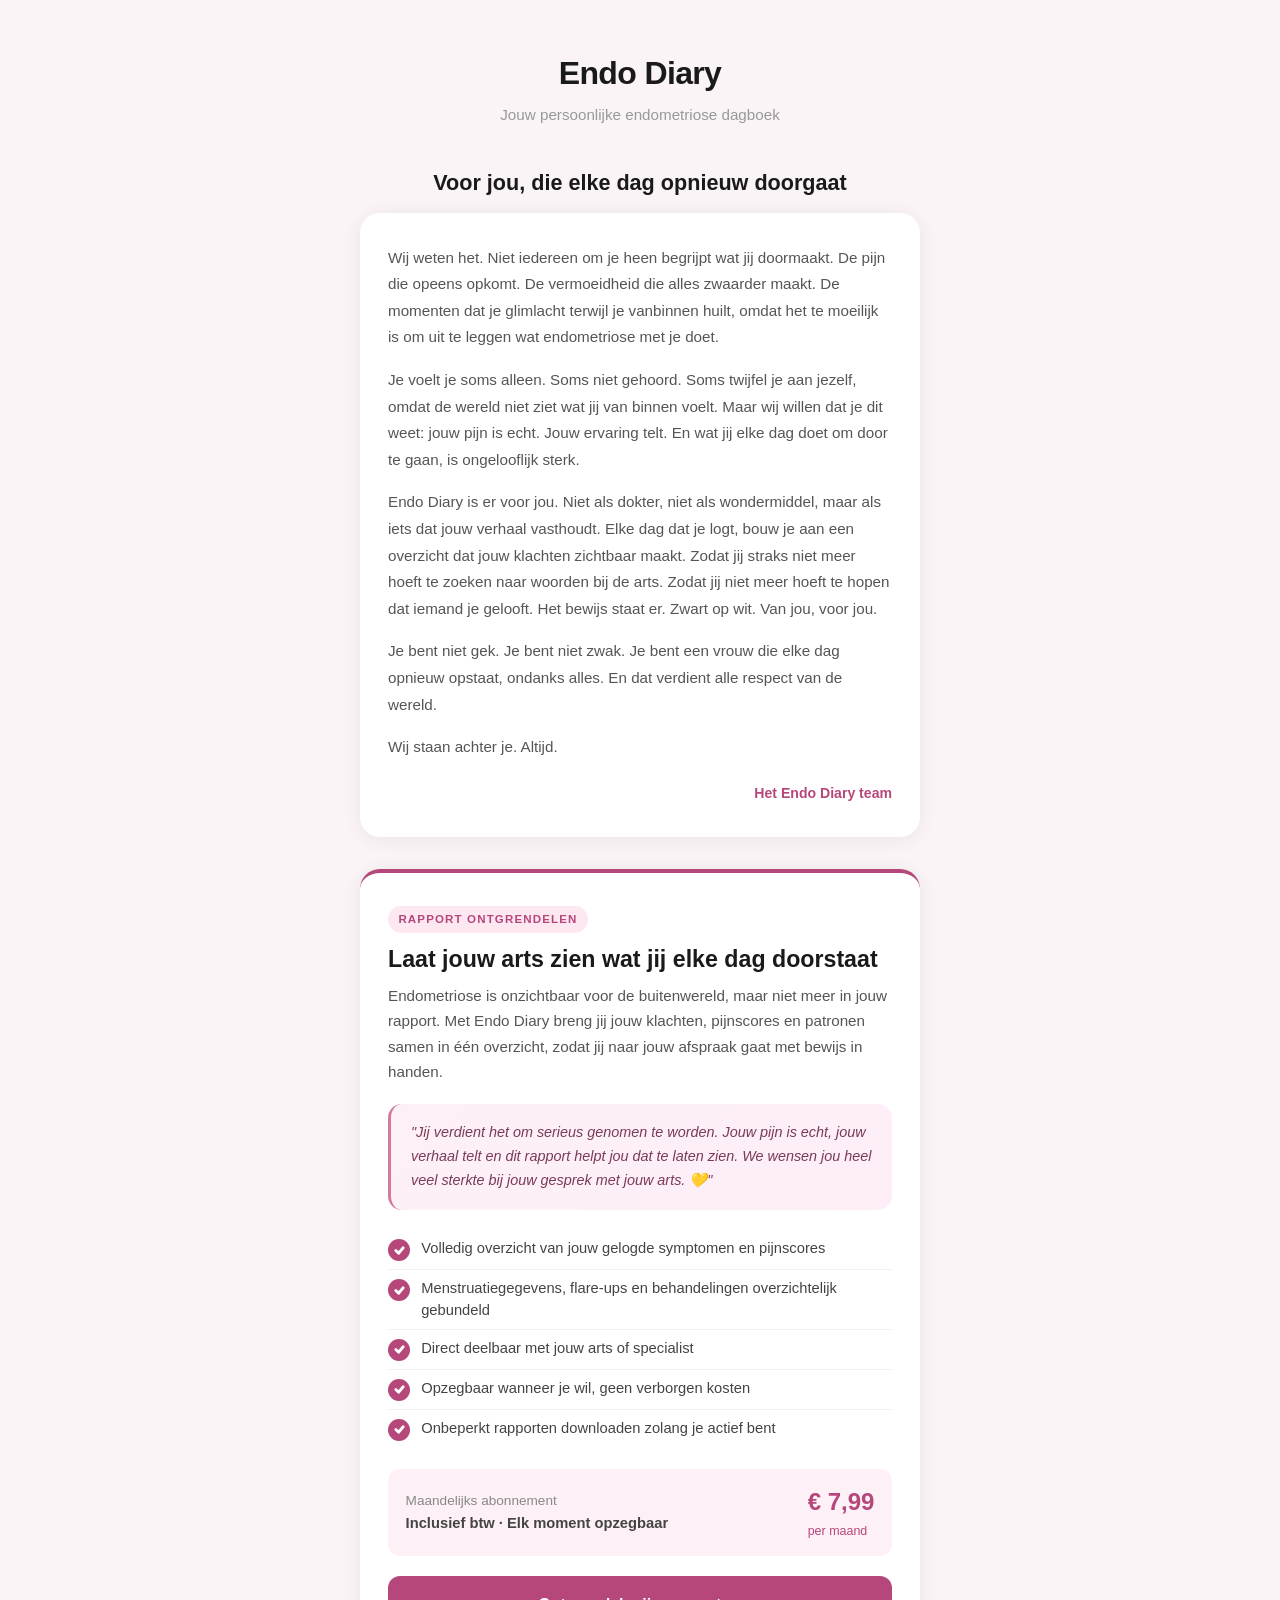
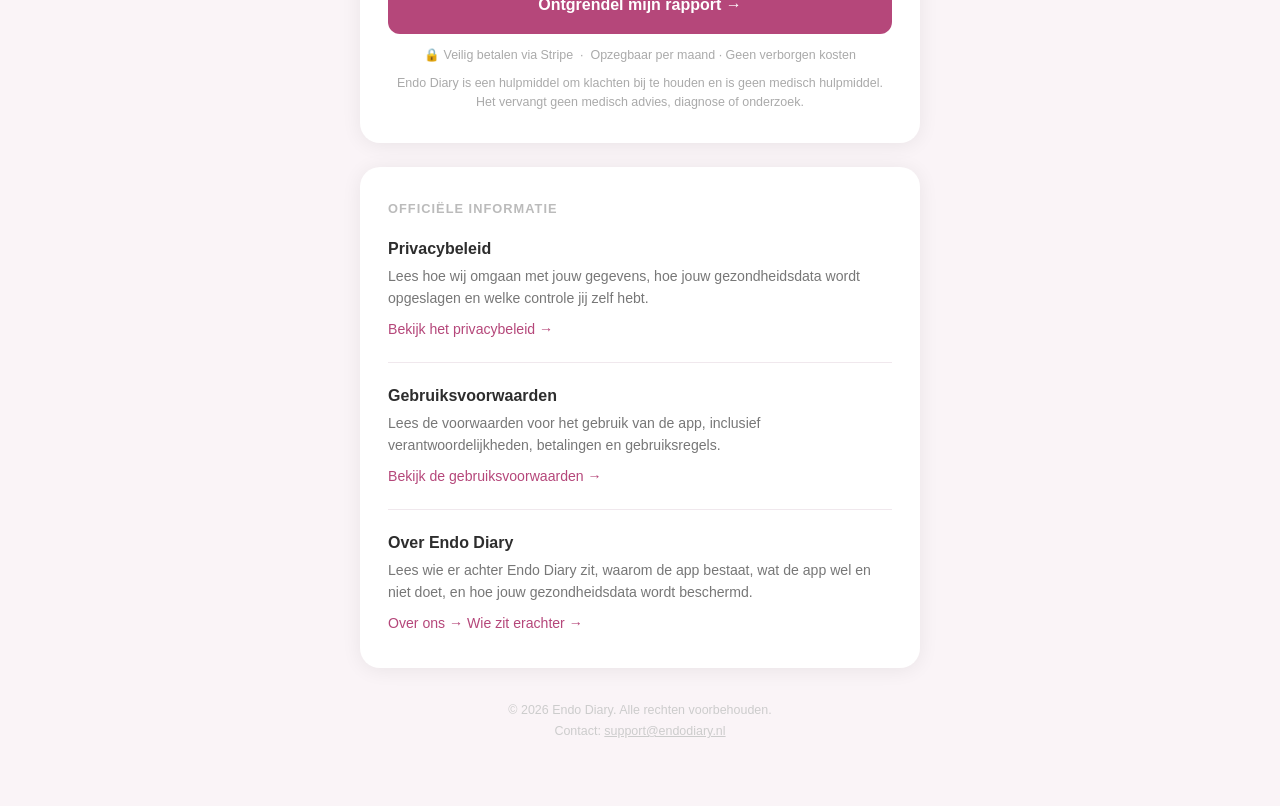
==== index.html @ d6ff4d50 "Update index.html" ====
<!DOCTYPE html>
<html lang="nl">
<head>
  <meta charset="UTF-8" />
  <meta name="viewport" content="width=device-width, initial-scale=1.0" />
  <title>Endo Diary – Jouw persoonlijke endometriose dagboek · voor vrouwen in Nederland en België</title>
  <meta name="description" content="Endo Diary helpt jou bij het bijhouden van jouw klachten en symptomen, zodat jij eindelijk gehoord wordt door jouw arts." />
  <meta name="robots" content="index, follow" />
  <style>
    /* ── Reset & base ── */
    *, *::before, *::after { box-sizing: border-box; margin: 0; padding: 0; }

    body {
      background: #faf4f7;
      font-family: -apple-system, BlinkMacSystemFont, "Segoe UI", Roboto, sans-serif;
      color: #2d2d2d;
      line-height: 1.6;
    }

    .page-wrapper {
      max-width: 600px;
      margin: 0 auto;
      padding: 3rem 1.25rem 4rem;
    }

    /* ── Branding ── */
    .brand {
      text-align: center;
      margin-bottom: 2.5rem;
    }

    .brand h1 {
      font-size: 2rem;
      font-weight: 800;
      color: #1a1a1a;
      letter-spacing: -0.02em;
    }

    .brand .tagline {
      font-size: 0.95rem;
      color: #999;
      margin-top: 0.25rem;
    }

    /* ── Emotional hero section ── */
    .hero-section {
      text-align: center;
      margin-bottom: 2rem;
    }

    .hero-section h2 {
      font-size: 1.35rem;
      font-weight: 700;
      color: #1a1a1a;
      margin-bottom: 1rem;
      line-height: 1.35;
    }

    .hero-text {
      background: #ffffff;
      border-radius: 20px;
      box-shadow: 0 2px 20px rgba(0,0,0,0.07);
      padding: 2rem 1.75rem;
      margin-bottom: 1.5rem;
      text-align: left;
    }

    .hero-text p {
      font-size: 0.95rem;
      color: #555;
      line-height: 1.75;
      margin-bottom: 1rem;
    }

    .hero-text p:last-child {
      margin-bottom: 0;
    }

    .hero-text .hero-signature {
      font-size: 0.88rem;
      color: #b5477a;
      font-weight: 600;
      margin-top: 1.25rem;
      text-align: right;
    }

    /* ── Cards ── */
    .card {
      background: #ffffff;
      border-radius: 20px;
      box-shadow: 0 2px 20px rgba(0,0,0,0.07);
      padding: 2rem 1.75rem;
      margin-bottom: 1.5rem;
    }

    /* ── Rapport unlock card ── */
    .rapport-card {
      border-top: 4px solid #b5477a;
    }

    .rapport-header {
      margin-bottom: 1.25rem;
    }

    .rapport-header .label {
      display: inline-block;
      font-size: 0.72rem;
      font-weight: 700;
      letter-spacing: 0.1em;
      text-transform: uppercase;
      color: #b5477a;
      background: #fde8f2;
      padding: 0.25rem 0.65rem;
      border-radius: 20px;
      margin-bottom: 0.75rem;
    }

    .rapport-header h2 {
      font-size: 1.45rem;
      font-weight: 700;
      color: #1a1a1a;
      line-height: 1.25;
      margin-bottom: 0.6rem;
    }

    .rapport-header .intro {
      font-size: 0.95rem;
      color: #555;
      line-height: 1.65;
    }

    /* ── Emotional message ── */
    .heart-message {
      background: linear-gradient(135deg, #fdf0f6, #fdeef8);
      border-radius: 14px;
      padding: 1.1rem 1.25rem;
      margin: 1.25rem 0;
      border-left: 3px solid #d4789f;
    }

    .heart-message p {
      font-size: 0.9rem;
      color: #7a3a5a;
      line-height: 1.65;
      font-style: italic;
    }

    /* ── Feature list ── */
    .feature-list {
      list-style: none;
      margin: 1.25rem 0;
    }

    .feature-list li {
      display: flex;
      align-items: flex-start;
      gap: 0.7rem;
      padding: 0.5rem 0;
      font-size: 0.92rem;
      color: #444;
      border-bottom: 1px solid #f5edf3;
      line-height: 1.45;
    }

    .feature-list li:last-child { border-bottom: none; }

    .feature-list .icon {
      flex-shrink: 0;
      width: 22px;
      height: 22px;
      background: #b5477a;
      border-radius: 50%;
      display: flex;
      align-items: center;
      justify-content: center;
      margin-top: 1px;
    }

    .feature-list .icon svg {
      width: 11px;
      height: 11px;
      stroke: #fff;
      stroke-width: 3;
      fill: none;
      stroke-linecap: round;
      stroke-linejoin: round;
    }

    /* ── Price row ── */
    .price-row {
      display: flex;
      align-items: center;
      justify-content: space-between;
      background: #fdf0f6;
      border-radius: 12px;
      padding: 0.9rem 1.1rem;
      margin: 1.25rem 0;
    }

    .price-row .price-label {
      font-size: 0.85rem;
      color: #888;
    }

    .price-row .price-label strong {
      display: block;
      font-size: 0.92rem;
      color: #444;
      font-weight: 600;
    }

    .price-row .price-amount {
      font-size: 1.5rem;
      font-weight: 800;
      color: #b5477a;
    }

    .price-row .price-period {
      font-size: 0.78rem;
      color: #b5477a;
      font-weight: 500;
    }

    /* ── CTA button ── */
    .btn-cta {
      display: block;
      width: 100%;
      padding: 1rem;
      background: #b5477a;
      color: #fff;
      font-size: 1rem;
      font-weight: 700;
      border: none;
      border-radius: 12px;
      text-align: center;
      text-decoration: none;
      cursor: pointer;
      transition: background 0.2s, transform 0.1s;
      margin-bottom: 0.75rem;
    }

    .btn-cta:hover  { background: #9a3566; }
    .btn-cta:active { transform: scale(0.98); }

    .cancel-note {
      text-align: center;
      font-size: 0.78rem;
      color: #aaa;
      line-height: 1.5;
    }

    /* ── Legal card ── */
    .legal-card h2 {
      font-size: 0.8rem;
      font-weight: 700;
      letter-spacing: 0.08em;
      text-transform: uppercase;
      color: #bbb;
      margin-bottom: 1rem;
    }

    .legal-item {
      margin-bottom: 1.25rem;
    }

    .legal-item:last-child { margin-bottom: 0; }

    .legal-item h3 {
      font-size: 1rem;
      font-weight: 600;
      color: #2d2d2d;
      margin-bottom: 0.3rem;
    }

    .legal-item p {
      font-size: 0.88rem;
      color: #777;
      margin-bottom: 0.4rem;
      line-height: 1.55;
    }

    .legal-item a {
      font-size: 0.88rem;
      color: #b5477a;
      text-decoration: none;
      font-weight: 500;
    }

    .legal-item a:hover { text-decoration: underline; }

    /* ── Footer ── */
    .footer {
      text-align: center;
      margin-top: 2rem;
      font-size: 0.78rem;
      color: #ccc;
      line-height: 1.7;
    }

    .footer a {
      color: #ccc;
      text-decoration: underline;
    }

    /* ── Divider ── */
    .divider {
      border: none;
      border-top: 1px solid #f0e8ed;
      margin: 1.25rem 0;
    }
  </style>
</head>
<body>
  <div class="page-wrapper">

    <!-- Branding -->
    <div class="brand">
      <h1>Endo Diary</h1>
      <p class="tagline">Jouw persoonlijke endometriose dagboek</p>
    </div>

    <!-- ── Emotional hero section ── -->
    <div class="hero-section">
      <h2>Voor jou, die elke dag opnieuw doorgaat</h2>
      <div class="hero-text">
        <p>
          Wij weten het. Niet iedereen om je heen begrijpt wat jij doormaakt. De pijn die opeens opkomt. De vermoeidheid
          die alles zwaarder maakt. De momenten dat je glimlacht terwijl je vanbinnen huilt, omdat het te moeilijk
          is om uit te leggen wat endometriose met je doet.
        </p>
        <p>
          Je voelt je soms alleen. Soms niet gehoord. Soms twijfel je aan jezelf, omdat de wereld
          niet ziet wat jij van binnen voelt. Maar wij willen dat je dit weet: jouw pijn is echt. Jouw ervaring telt.
          En wat jij elke dag doet om door te gaan, is ongelooflijk sterk.
        </p>
        <p>
          Endo Diary is er voor jou. Niet als dokter, niet als wondermiddel, maar als iets dat jouw verhaal
          vasthoudt. Elke dag dat je logt, bouw je aan een overzicht dat jouw klachten zichtbaar maakt. Zodat
          jij straks niet meer hoeft te zoeken naar woorden bij de arts. Zodat jij niet meer hoeft te hopen
          dat iemand je gelooft. Het bewijs staat er. Zwart op wit. Van jou, voor jou.
        </p>
        <p>
          Je bent niet gek. Je bent niet zwak. Je bent een vrouw die elke dag opnieuw opstaat, ondanks alles.
          En dat verdient alle respect van de wereld.
        </p>
        <p>
          Wij staan achter je. Altijd.
        </p>
        <p class="hero-signature">Het Endo Diary team</p>
      </div>
    </div>

    <!-- ── Rapport unlock card ── -->
    <div class="card rapport-card">

      <div class="rapport-header">
        <span class="label">Rapport ontgrendelen</span>
        <h2>Laat jouw arts zien wat jij elke dag doorstaat</h2>
        <p class="intro">
          Endometriose is onzichtbaar voor de buitenwereld, maar niet meer in jouw rapport.
          Met Endo Diary breng jij jouw klachten, pijnscores en patronen samen in één
          overzicht, zodat jij naar jouw afspraak gaat met bewijs in handen.
        </p>
      </div>

      <!-- Emotional message -->
      <div class="heart-message">
        <p>
          "Jij verdient het om serieus genomen te worden. Jouw pijn is echt,
          jouw verhaal telt en dit rapport helpt jou dat te laten zien.
          We wensen jou heel veel sterkte bij jouw gesprek met jouw arts. 💛"
        </p>
      </div>

      <!-- Features -->
      <ul class="feature-list">
        <li>
          <span class="icon">
            <svg viewBox="0 0 12 12"><polyline points="10 3 5 9 2 6"/></svg>
          </span>
          <span>Volledig overzicht van jouw gelogde symptomen en pijnscores</span>
        </li>
        <li>
          <span class="icon">
            <svg viewBox="0 0 12 12"><polyline points="10 3 5 9 2 6"/></svg>
          </span>
          <span>Menstruatiegegevens, flare-ups en behandelingen overzichtelijk gebundeld</span>
        </li>
        <li>
          <span class="icon">
            <svg viewBox="0 0 12 12"><polyline points="10 3 5 9 2 6"/></svg>
          </span>
          <span>Direct deelbaar met jouw arts of specialist</span>
        </li>
        <li>
          <span class="icon">
            <svg viewBox="0 0 12 12"><polyline points="10 3 5 9 2 6"/></svg>
          </span>
          <span>Opzegbaar wanneer je wil, geen verborgen kosten</span>
        </li>
        <li>
          <span class="icon">
            <svg viewBox="0 0 12 12"><polyline points="10 3 5 9 2 6"/></svg>
          </span>
          <span>Onbeperkt rapporten downloaden zolang je actief bent</span>
        </li>
      </ul>

      <!-- Price -->
      <div class="price-row">
        <div class="price-label">
          Maandelijks abonnement
          <strong>Inclusief btw · Elk moment opzegbaar</strong>
        </div>
        <div>
          <div class="price-amount">€ 7,99</div>
          <div class="price-period">per maand</div>
        </div>
      </div>

      <!-- CTA -->
      <!-- Vervang de href hieronder door jouw Stripe Payment Link -->
      <a href="https://buy.stripe.com/14AaEY4LQayKe520IxfMA02" class="btn-cta">
        Ontgrendel mijn rapport →
      </a>

      <p class="cancel-note">
        🔒 Veilig betalen via Stripe &nbsp;·&nbsp; Opzegbaar per maand · Geen verborgen kosten
      </p>
      <p class="cancel-note" style="margin-top:0.6rem;">
        Endo Diary is een hulpmiddel om klachten bij te houden en is geen medisch hulpmiddel. Het vervangt geen medisch advies, diagnose of onderzoek.
      </p>

    </div>

    <!-- ── Juridische informatie ── -->
    <div class="card legal-card">
      <h2>Officiële informatie</h2>

      <div class="legal-item">
        <h3>Privacybeleid</h3>
        <p>Lees hoe wij omgaan met jouw gegevens, hoe jouw gezondheidsdata wordt opgeslagen en welke controle jij zelf hebt.</p>
        <a href="privacy.html">Bekijk het privacybeleid →</a>
      </div>

      <hr class="divider" />

      <div class="legal-item">
        <h3>Gebruiksvoorwaarden</h3>
        <p>Lees de voorwaarden voor het gebruik van de app, inclusief verantwoordelijkheden, betalingen en gebruiksregels.</p>
        <a href="terms.html">Bekijk de gebruiksvoorwaarden →</a>
      </div>
      
      <hr class="divider" />

      <div class="legal-item">
        <h3>Over Endo Diary</h3>
        <p>Lees wie er achter Endo Diary zit, waarom de app bestaat, wat de app wel en niet doet, en hoe jouw gezondheidsdata wordt beschermd.</p>
        <a href="over-ons.html">Over ons → Wie zit erachter →</a>
      </div>
    </div>

    <!-- Footer -->
    <div class="footer">
      © 2026 Endo Diary. Alle rechten voorbehouden.<br />
      Contact: <a href="mailto:support@endodiary.nl">support@endodiary.nl</a>
    </div>

  </div>
</body>
</html>
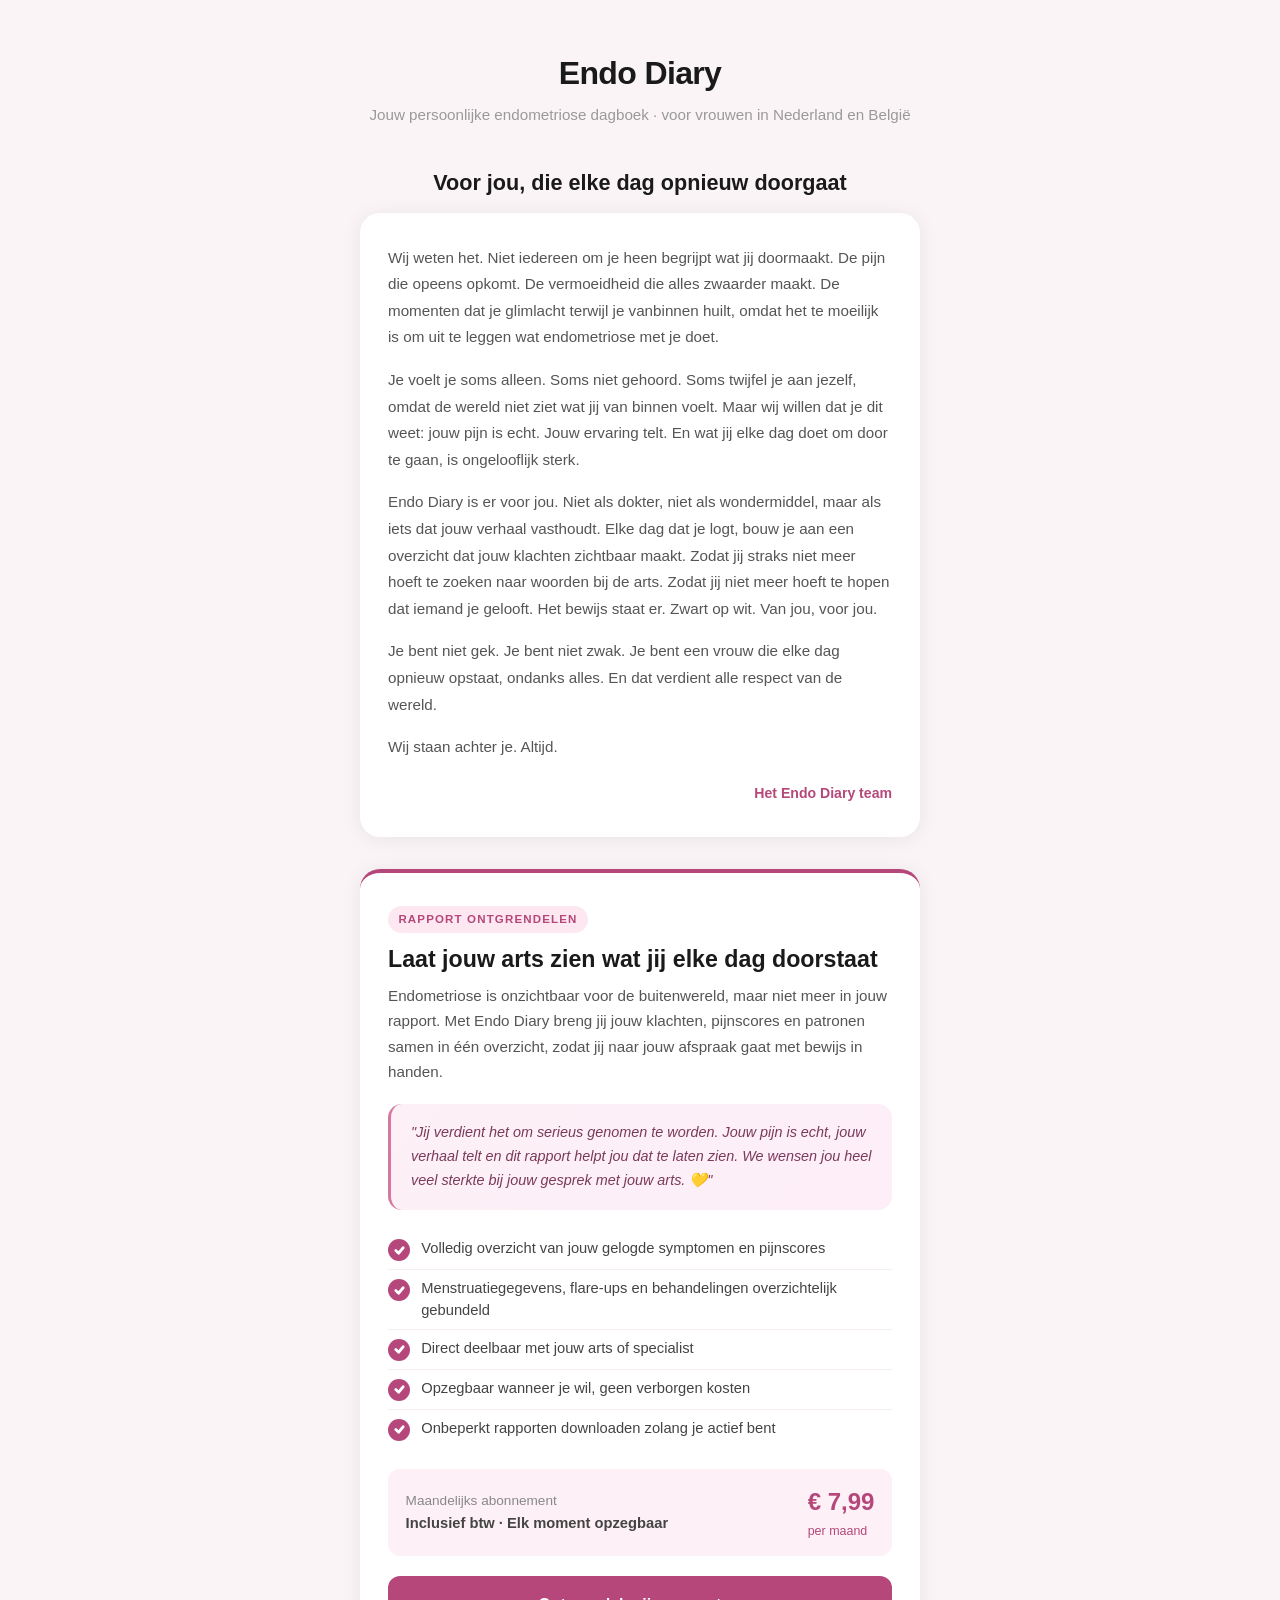
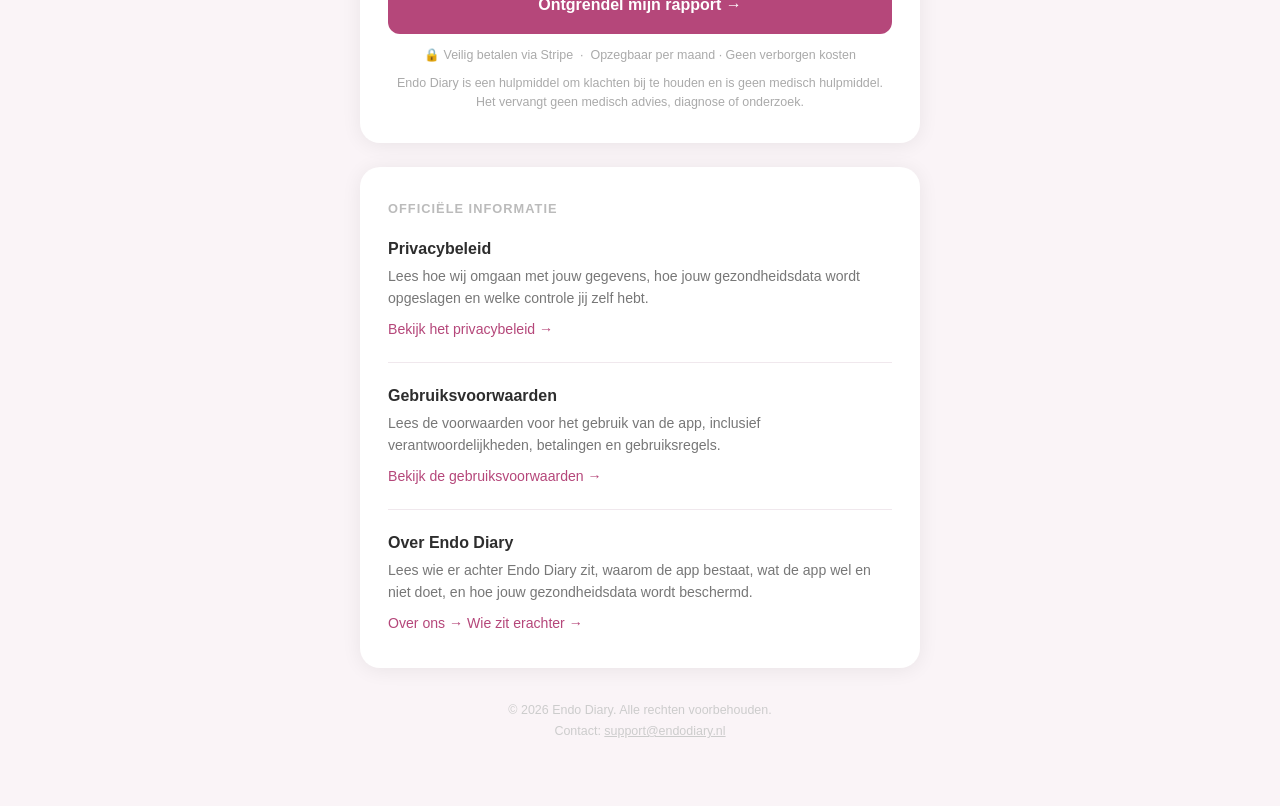
==== commit c9044dc8: "Update index.html" ====
--- a/index.html
+++ b/index.html
@@ -3,7 +3,7 @@
 <head>
   <meta charset="UTF-8" />
   <meta name="viewport" content="width=device-width, initial-scale=1.0" />
-  <title>Endo Diary – Jouw persoonlijke endometriose dagboek · voor vrouwen in Nederland en België</title>
+  <title>Endo Diary – Jouw persoonlijke endometriose dagboek</title>
   <meta name="description" content="Endo Diary helpt jou bij het bijhouden van jouw klachten en symptomen, zodat jij eindelijk gehoord wordt door jouw arts." />
   <meta name="robots" content="index, follow" />
   <style>
@@ -316,7 +316,7 @@
     <!-- Branding -->
     <div class="brand">
       <h1>Endo Diary</h1>
-      <p class="tagline">Jouw persoonlijke endometriose dagboek</p>
+      <p class="tagline">Jouw persoonlijke endometriose dagboek · voor vrouwen in Nederland en België</p>
     </div>
 
     <!-- ── Emotional hero section ── -->
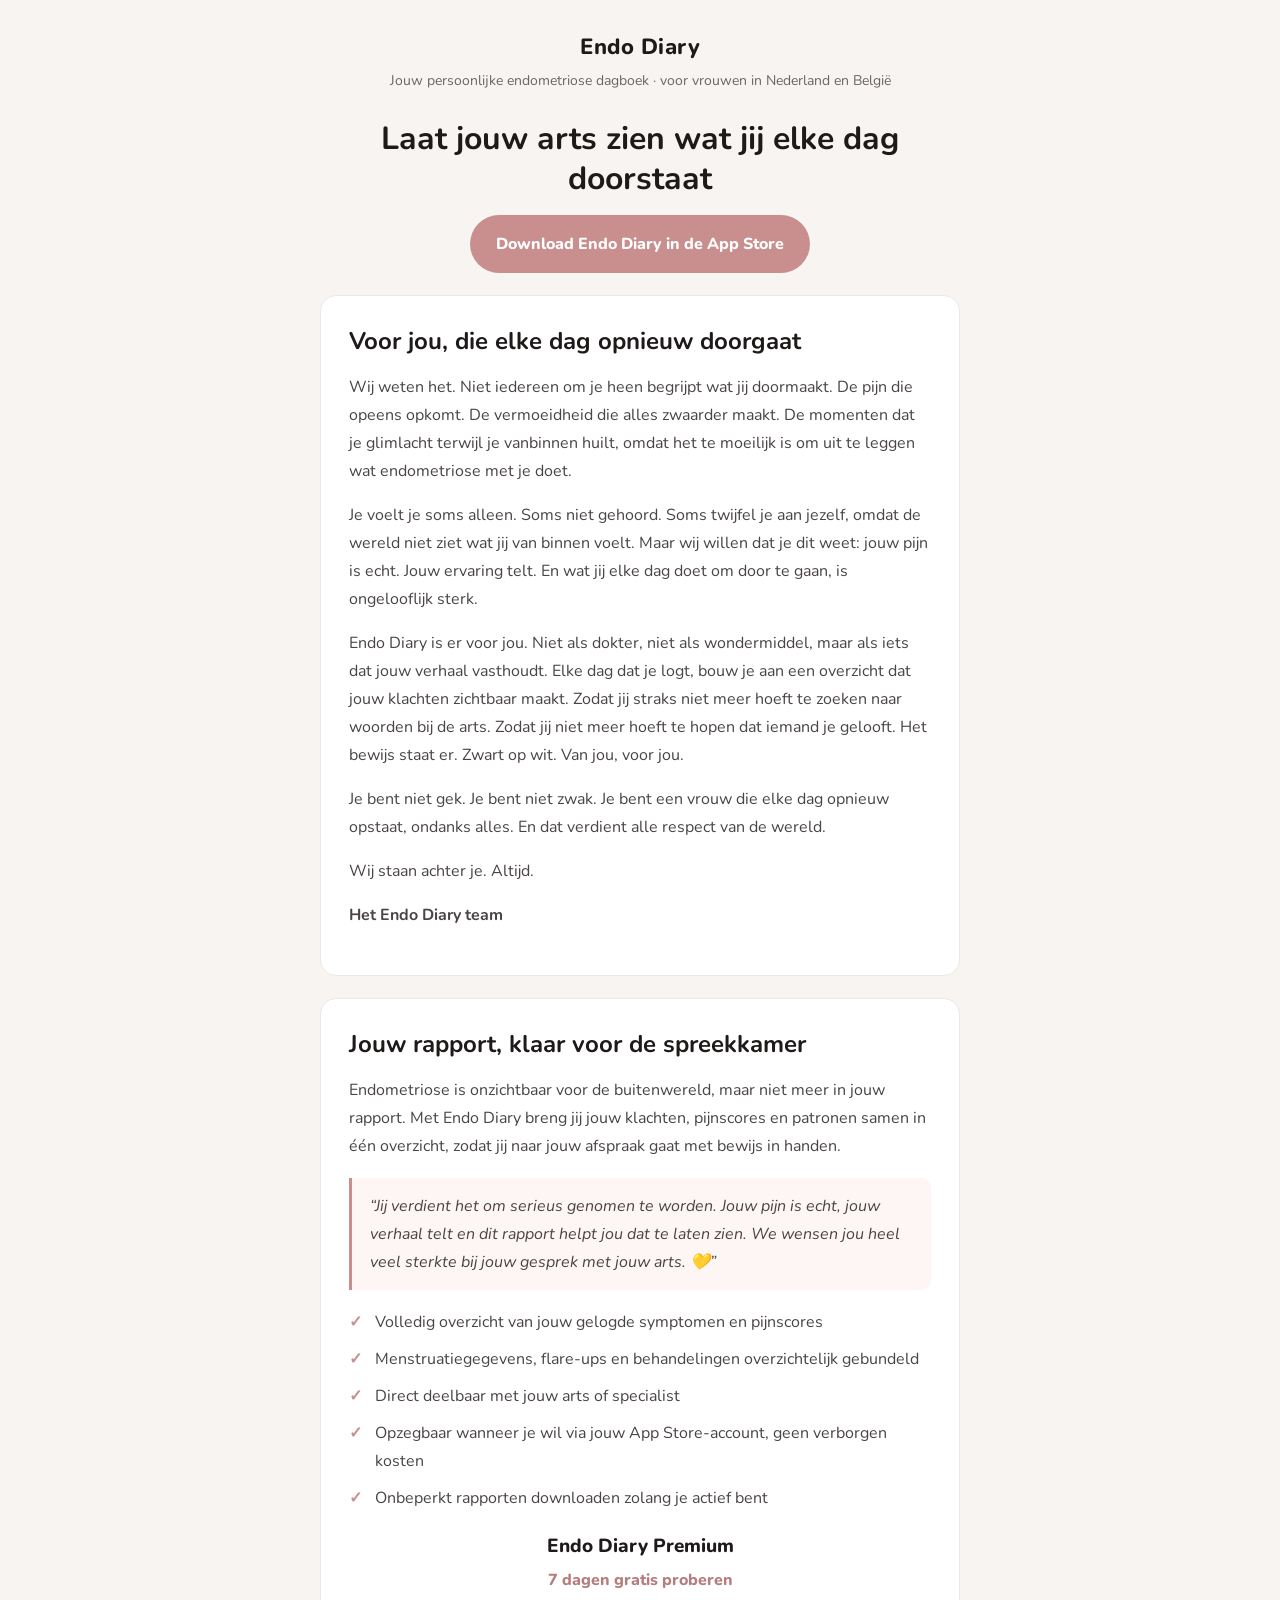
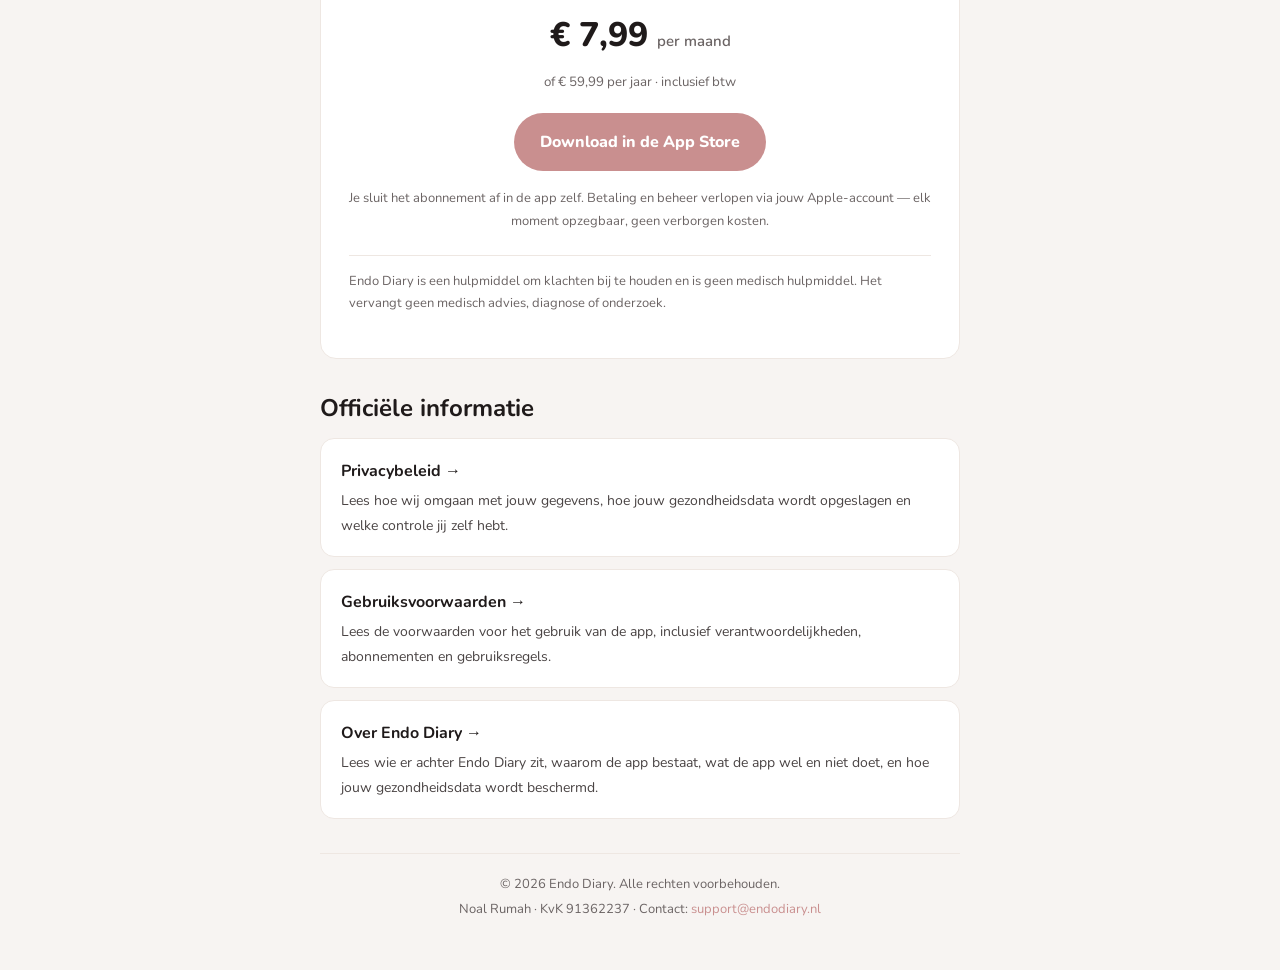
==== commit c5f9eb8a: "Refactor HTML structure and styles for clarity" ====
--- a/index.html
+++ b/index.html
@@ -1,471 +1,102 @@
 <!DOCTYPE html>
 <html lang="nl">
 <head>
-  <meta charset="UTF-8" />
-  <meta name="viewport" content="width=device-width, initial-scale=1.0" />
-  <title>Endo Diary – Jouw persoonlijke endometriose dagboek</title>
-  <meta name="description" content="Endo Diary helpt jou bij het bijhouden van jouw klachten en symptomen, zodat jij eindelijk gehoord wordt door jouw arts." />
-  <meta name="robots" content="index, follow" />
-  <style>
-    /* ── Reset & base ── */
-    *, *::before, *::after { box-sizing: border-box; margin: 0; padding: 0; }
-
-    body {
-      background: #faf4f7;
-      font-family: -apple-system, BlinkMacSystemFont, "Segoe UI", Roboto, sans-serif;
-      color: #2d2d2d;
-      line-height: 1.6;
-    }
-
-    .page-wrapper {
-      max-width: 600px;
-      margin: 0 auto;
-      padding: 3rem 1.25rem 4rem;
-    }
-
-    /* ── Branding ── */
-    .brand {
-      text-align: center;
-      margin-bottom: 2.5rem;
-    }
-
-    .brand h1 {
-      font-size: 2rem;
-      font-weight: 800;
-      color: #1a1a1a;
-      letter-spacing: -0.02em;
-    }
-
-    .brand .tagline {
-      font-size: 0.95rem;
-      color: #999;
-      margin-top: 0.25rem;
-    }
-
-    /* ── Emotional hero section ── */
-    .hero-section {
-      text-align: center;
-      margin-bottom: 2rem;
-    }
-
-    .hero-section h2 {
-      font-size: 1.35rem;
-      font-weight: 700;
-      color: #1a1a1a;
-      margin-bottom: 1rem;
-      line-height: 1.35;
-    }
-
-    .hero-text {
-      background: #ffffff;
-      border-radius: 20px;
-      box-shadow: 0 2px 20px rgba(0,0,0,0.07);
-      padding: 2rem 1.75rem;
-      margin-bottom: 1.5rem;
-      text-align: left;
-    }
-
-    .hero-text p {
-      font-size: 0.95rem;
-      color: #555;
-      line-height: 1.75;
-      margin-bottom: 1rem;
-    }
-
-    .hero-text p:last-child {
-      margin-bottom: 0;
-    }
-
-    .hero-text .hero-signature {
-      font-size: 0.88rem;
-      color: #b5477a;
-      font-weight: 600;
-      margin-top: 1.25rem;
-      text-align: right;
-    }
-
-    /* ── Cards ── */
-    .card {
-      background: #ffffff;
-      border-radius: 20px;
-      box-shadow: 0 2px 20px rgba(0,0,0,0.07);
-      padding: 2rem 1.75rem;
-      margin-bottom: 1.5rem;
-    }
-
-    /* ── Rapport unlock card ── */
-    .rapport-card {
-      border-top: 4px solid #b5477a;
-    }
-
-    .rapport-header {
-      margin-bottom: 1.25rem;
-    }
-
-    .rapport-header .label {
-      display: inline-block;
-      font-size: 0.72rem;
-      font-weight: 700;
-      letter-spacing: 0.1em;
-      text-transform: uppercase;
-      color: #b5477a;
-      background: #fde8f2;
-      padding: 0.25rem 0.65rem;
-      border-radius: 20px;
-      margin-bottom: 0.75rem;
-    }
-
-    .rapport-header h2 {
-      font-size: 1.45rem;
-      font-weight: 700;
-      color: #1a1a1a;
-      line-height: 1.25;
-      margin-bottom: 0.6rem;
-    }
-
-    .rapport-header .intro {
-      font-size: 0.95rem;
-      color: #555;
-      line-height: 1.65;
-    }
-
-    /* ── Emotional message ── */
-    .heart-message {
-      background: linear-gradient(135deg, #fdf0f6, #fdeef8);
-      border-radius: 14px;
-      padding: 1.1rem 1.25rem;
-      margin: 1.25rem 0;
-      border-left: 3px solid #d4789f;
-    }
-
-    .heart-message p {
-      font-size: 0.9rem;
-      color: #7a3a5a;
-      line-height: 1.65;
-      font-style: italic;
-    }
-
-    /* ── Feature list ── */
-    .feature-list {
-      list-style: none;
-      margin: 1.25rem 0;
-    }
-
-    .feature-list li {
-      display: flex;
-      align-items: flex-start;
-      gap: 0.7rem;
-      padding: 0.5rem 0;
-      font-size: 0.92rem;
-      color: #444;
-      border-bottom: 1px solid #f5edf3;
-      line-height: 1.45;
-    }
-
-    .feature-list li:last-child { border-bottom: none; }
-
-    .feature-list .icon {
-      flex-shrink: 0;
-      width: 22px;
-      height: 22px;
-      background: #b5477a;
-      border-radius: 50%;
-      display: flex;
-      align-items: center;
-      justify-content: center;
-      margin-top: 1px;
-    }
-
-    .feature-list .icon svg {
-      width: 11px;
-      height: 11px;
-      stroke: #fff;
-      stroke-width: 3;
-      fill: none;
-      stroke-linecap: round;
-      stroke-linejoin: round;
-    }
-
-    /* ── Price row ── */
-    .price-row {
-      display: flex;
-      align-items: center;
-      justify-content: space-between;
-      background: #fdf0f6;
-      border-radius: 12px;
-      padding: 0.9rem 1.1rem;
-      margin: 1.25rem 0;
-    }
-
-    .price-row .price-label {
-      font-size: 0.85rem;
-      color: #888;
-    }
-
-    .price-row .price-label strong {
-      display: block;
-      font-size: 0.92rem;
-      color: #444;
-      font-weight: 600;
-    }
-
-    .price-row .price-amount {
-      font-size: 1.5rem;
-      font-weight: 800;
-      color: #b5477a;
-    }
-
-    .price-row .price-period {
-      font-size: 0.78rem;
-      color: #b5477a;
-      font-weight: 500;
-    }
-
-    /* ── CTA button ── */
-    .btn-cta {
-      display: block;
-      width: 100%;
-      padding: 1rem;
-      background: #b5477a;
-      color: #fff;
-      font-size: 1rem;
-      font-weight: 700;
-      border: none;
-      border-radius: 12px;
-      text-align: center;
-      text-decoration: none;
-      cursor: pointer;
-      transition: background 0.2s, transform 0.1s;
-      margin-bottom: 0.75rem;
-    }
-
-    .btn-cta:hover  { background: #9a3566; }
-    .btn-cta:active { transform: scale(0.98); }
-
-    .cancel-note {
-      text-align: center;
-      font-size: 0.78rem;
-      color: #aaa;
-      line-height: 1.5;
-    }
-
-    /* ── Legal card ── */
-    .legal-card h2 {
-      font-size: 0.8rem;
-      font-weight: 700;
-      letter-spacing: 0.08em;
-      text-transform: uppercase;
-      color: #bbb;
-      margin-bottom: 1rem;
-    }
-
-    .legal-item {
-      margin-bottom: 1.25rem;
-    }
-
-    .legal-item:last-child { margin-bottom: 0; }
-
-    .legal-item h3 {
-      font-size: 1rem;
-      font-weight: 600;
-      color: #2d2d2d;
-      margin-bottom: 0.3rem;
-    }
-
-    .legal-item p {
-      font-size: 0.88rem;
-      color: #777;
-      margin-bottom: 0.4rem;
-      line-height: 1.55;
-    }
-
-    .legal-item a {
-      font-size: 0.88rem;
-      color: #b5477a;
-      text-decoration: none;
-      font-weight: 500;
-    }
-
-    .legal-item a:hover { text-decoration: underline; }
-
-    /* ── Footer ── */
-    .footer {
-      text-align: center;
-      margin-top: 2rem;
-      font-size: 0.78rem;
-      color: #ccc;
-      line-height: 1.7;
-    }
-
-    .footer a {
-      color: #ccc;
-      text-decoration: underline;
-    }
-
-    /* ── Divider ── */
-    .divider {
-      border: none;
-      border-top: 1px solid #f0e8ed;
-      margin: 1.25rem 0;
-    }
-  </style>
+<meta charset="utf-8">
+<meta name="viewport" content="width=device-width, initial-scale=1.0">
+<meta name="robots" content="index, follow">
+<meta name="description" content="Endo Diary helpt jou bij het bijhouden van jouw klachten en symptomen, zodat jij eindelijk gehoord wordt door jouw arts.">
+<title>Endo Diary – Jouw persoonlijke endometriose dagboek</title>
+<link rel="preconnect" href="https://fonts.googleapis.com">
+<link href="https://fonts.googleapis.com/css2?family=Nunito:wght@400;600;800&display=swap" rel="stylesheet">
+<style>
+:root{--bg:#f7f4f2;--card:#ffffff;--line:#eee7e2;--rose:#c98f8f;--rose-d:#b57d7d;--ink:#1f1a1a;--body:#4a4444;--muted:#6b6464;--soft:#fdf6f4}
+*{box-sizing:border-box}
+body{margin:0;background:var(--bg);color:var(--body);font-family:'Nunito',Arial,Helvetica,sans-serif;font-size:16px;line-height:1.75}
+.wrap{max-width:680px;margin:0 auto;padding:28px 20px 48px}
+a{color:var(--rose);text-decoration:none}
+a:hover{text-decoration:underline}
+.brand{font-weight:800;font-size:22px;color:var(--ink);letter-spacing:.5px}
+.tagline{color:var(--muted);font-size:14px;margin-top:2px}
+h1{font-size:32px;line-height:1.25;color:var(--ink);margin:26px 0 10px}
+h2{font-size:24px;line-height:1.3;color:var(--ink);margin:0 0 14px}
+h3{font-size:17px;color:var(--ink);margin:26px 0 8px}
+.card{background:var(--card);border:1px solid var(--line);border-radius:16px;padding:30px 28px;margin:22px 0}
+.btn{display:inline-block;background:var(--rose);color:#fff !important;font-weight:800;font-size:16px;padding:15px 26px;border-radius:999px;text-decoration:none !important}
+.btn:hover{background:var(--rose-d)}
+.center{text-align:center}
+.quote{border-left:3px solid var(--rose);background:var(--soft);border-radius:0 10px 10px 0;padding:14px 18px;font-style:italic;margin:18px 0}
+ul.checks{list-style:none;padding:0;margin:18px 0}
+ul.checks li{padding-left:26px;position:relative;margin:9px 0}
+ul.checks li::before{content:"\2713";position:absolute;left:0;color:var(--rose);font-weight:800}
+.price-name{font-weight:800;color:var(--ink);font-size:19px}
+.price-trial{color:var(--rose-d);font-weight:800;margin-top:2px}
+.price{font-size:34px;font-weight:800;color:var(--ink);margin:12px 0 2px}
+.price small{font-size:15px;font-weight:600;color:var(--muted)}
+.finelines{font-size:13px;color:var(--muted);margin-top:14px}
+.disclaimer{font-size:13px;color:var(--muted);border-top:1px solid var(--line);padding-top:14px;margin-top:22px}
+.linkcard{display:block;background:var(--card);border:1px solid var(--line);border-radius:14px;padding:18px 20px;margin:12px 0;color:var(--body)}
+.linkcard b{color:var(--ink)}
+.linkcard span{display:block;font-size:14px;margin-top:4px}
+footer{margin-top:34px;border-top:1px solid var(--line);padding-top:18px;font-size:13px;color:var(--muted);text-align:center;line-height:1.9}
+.legal p,.legal li{font-size:15px}
+.legal h2{font-size:20px;margin-top:34px}
+.legal h3{font-size:16px}
+.versionline{color:var(--muted);font-size:14px;margin-bottom:26px}
+.backlink{font-size:14px}
+</style>
 </head>
 <body>
-  <div class="page-wrapper">
+<div class="wrap">
 
-    <!-- Branding -->
-    <div class="brand">
-      <h1>Endo Diary</h1>
-      <p class="tagline">Jouw persoonlijke endometriose dagboek · voor vrouwen in Nederland en België</p>
-    </div>
+<div class="center">
+  <div class="brand">Endo Diary</div>
+  <div class="tagline">Jouw persoonlijke endometriose dagboek &middot; voor vrouwen in Nederland en Belgi&euml;</div>
+  <h1>Laat jouw arts zien wat jij elke dag doorstaat</h1>
+  <p><a class="btn" href="HIER-APP-STORE-LINK">Download Endo Diary in de App Store</a></p>
+</div>
 
-    <!-- ── Emotional hero section ── -->
-    <div class="hero-section">
-      <h2>Voor jou, die elke dag opnieuw doorgaat</h2>
-      <div class="hero-text">
-        <p>
-          Wij weten het. Niet iedereen om je heen begrijpt wat jij doormaakt. De pijn die opeens opkomt. De vermoeidheid
-          die alles zwaarder maakt. De momenten dat je glimlacht terwijl je vanbinnen huilt, omdat het te moeilijk
-          is om uit te leggen wat endometriose met je doet.
-        </p>
-        <p>
-          Je voelt je soms alleen. Soms niet gehoord. Soms twijfel je aan jezelf, omdat de wereld
-          niet ziet wat jij van binnen voelt. Maar wij willen dat je dit weet: jouw pijn is echt. Jouw ervaring telt.
-          En wat jij elke dag doet om door te gaan, is ongelooflijk sterk.
-        </p>
-        <p>
-          Endo Diary is er voor jou. Niet als dokter, niet als wondermiddel, maar als iets dat jouw verhaal
-          vasthoudt. Elke dag dat je logt, bouw je aan een overzicht dat jouw klachten zichtbaar maakt. Zodat
-          jij straks niet meer hoeft te zoeken naar woorden bij de arts. Zodat jij niet meer hoeft te hopen
-          dat iemand je gelooft. Het bewijs staat er. Zwart op wit. Van jou, voor jou.
-        </p>
-        <p>
-          Je bent niet gek. Je bent niet zwak. Je bent een vrouw die elke dag opnieuw opstaat, ondanks alles.
-          En dat verdient alle respect van de wereld.
-        </p>
-        <p>
-          Wij staan achter je. Altijd.
-        </p>
-        <p class="hero-signature">Het Endo Diary team</p>
-      </div>
-    </div>
+<div class="card">
+  <h2>Voor jou, die elke dag opnieuw doorgaat</h2>
+  <p>Wij weten het. Niet iedereen om je heen begrijpt wat jij doormaakt. De pijn die opeens opkomt. De vermoeidheid die alles zwaarder maakt. De momenten dat je glimlacht terwijl je vanbinnen huilt, omdat het te moeilijk is om uit te leggen wat endometriose met je doet.</p>
+  <p>Je voelt je soms alleen. Soms niet gehoord. Soms twijfel je aan jezelf, omdat de wereld niet ziet wat jij van binnen voelt. Maar wij willen dat je dit weet: jouw pijn is echt. Jouw ervaring telt. En wat jij elke dag doet om door te gaan, is ongelooflijk sterk.</p>
+  <p>Endo Diary is er voor jou. Niet als dokter, niet als wondermiddel, maar als iets dat jouw verhaal vasthoudt. Elke dag dat je logt, bouw je aan een overzicht dat jouw klachten zichtbaar maakt. Zodat jij straks niet meer hoeft te zoeken naar woorden bij de arts. Zodat jij niet meer hoeft te hopen dat iemand je gelooft. Het bewijs staat er. Zwart op wit. Van jou, voor jou.</p>
+  <p>Je bent niet gek. Je bent niet zwak. Je bent een vrouw die elke dag opnieuw opstaat, ondanks alles. En dat verdient alle respect van de wereld.</p>
+  <p>Wij staan achter je. Altijd.</p>
+  <p><strong>Het Endo Diary team</strong></p>
+</div>
 
-    <!-- ── Rapport unlock card ── -->
-    <div class="card rapport-card">
+<div class="card">
+  <h2>Jouw rapport, klaar voor de spreekkamer</h2>
+  <p>Endometriose is onzichtbaar voor de buitenwereld, maar niet meer in jouw rapport. Met Endo Diary breng jij jouw klachten, pijnscores en patronen samen in &eacute;&eacute;n overzicht, zodat jij naar jouw afspraak gaat met bewijs in handen.</p>
+  <div class="quote">&ldquo;Jij verdient het om serieus genomen te worden. Jouw pijn is echt, jouw verhaal telt en dit rapport helpt jou dat te laten zien. We wensen jou heel veel sterkte bij jouw gesprek met jouw arts. &#128155;&rdquo;</div>
+  <ul class="checks">
+    <li>Volledig overzicht van jouw gelogde symptomen en pijnscores</li>
+    <li>Menstruatiegegevens, flare-ups en behandelingen overzichtelijk gebundeld</li>
+    <li>Direct deelbaar met jouw arts of specialist</li>
+    <li>Opzegbaar wanneer je wil via jouw App Store-account, geen verborgen kosten</li>
+    <li>Onbeperkt rapporten downloaden zolang je actief bent</li>
+  </ul>
 
-      <div class="rapport-header">
-        <span class="label">Rapport ontgrendelen</span>
-        <h2>Laat jouw arts zien wat jij elke dag doorstaat</h2>
-        <p class="intro">
-          Endometriose is onzichtbaar voor de buitenwereld, maar niet meer in jouw rapport.
-          Met Endo Diary breng jij jouw klachten, pijnscores en patronen samen in één
-          overzicht, zodat jij naar jouw afspraak gaat met bewijs in handen.
-        </p>
-      </div>
+  <div class="center">
+    <div class="price-name">Endo Diary Premium</div>
+    <div class="price-trial">7 dagen gratis proberen</div>
+    <div class="price">&euro;&nbsp;7,99 <small>per maand</small></div>
+    <div><small style="color:var(--muted)">of &euro;&nbsp;59,99 per jaar &middot; inclusief btw</small></div>
+    <p style="margin-top:18px"><a class="btn" href="HIER-APP-STORE-LINK">Download in de App Store</a></p>
+    <p class="finelines">Je sluit het abonnement af in de app zelf. Betaling en beheer verlopen via jouw Apple-account &mdash; elk moment opzegbaar, geen verborgen kosten.</p>
+  </div>
 
-      <!-- Emotional message -->
-      <div class="heart-message">
-        <p>
-          "Jij verdient het om serieus genomen te worden. Jouw pijn is echt,
-          jouw verhaal telt en dit rapport helpt jou dat te laten zien.
-          We wensen jou heel veel sterkte bij jouw gesprek met jouw arts. 💛"
-        </p>
-      </div>
+  <p class="disclaimer">Endo Diary is een hulpmiddel om klachten bij te houden en is geen medisch hulpmiddel. Het vervangt geen medisch advies, diagnose of onderzoek.</p>
+</div>
 
-      <!-- Features -->
-      <ul class="feature-list">
-        <li>
-          <span class="icon">
-            <svg viewBox="0 0 12 12"><polyline points="10 3 5 9 2 6"/></svg>
-          </span>
-          <span>Volledig overzicht van jouw gelogde symptomen en pijnscores</span>
-        </li>
-        <li>
-          <span class="icon">
-            <svg viewBox="0 0 12 12"><polyline points="10 3 5 9 2 6"/></svg>
-          </span>
-          <span>Menstruatiegegevens, flare-ups en behandelingen overzichtelijk gebundeld</span>
-        </li>
-        <li>
-          <span class="icon">
-            <svg viewBox="0 0 12 12"><polyline points="10 3 5 9 2 6"/></svg>
-          </span>
-          <span>Direct deelbaar met jouw arts of specialist</span>
-        </li>
-        <li>
-          <span class="icon">
-            <svg viewBox="0 0 12 12"><polyline points="10 3 5 9 2 6"/></svg>
-          </span>
-          <span>Opzegbaar wanneer je wil, geen verborgen kosten</span>
-        </li>
-        <li>
-          <span class="icon">
-            <svg viewBox="0 0 12 12"><polyline points="10 3 5 9 2 6"/></svg>
-          </span>
-          <span>Onbeperkt rapporten downloaden zolang je actief bent</span>
-        </li>
-      </ul>
-
-      <!-- Price -->
-      <div class="price-row">
-        <div class="price-label">
-          Maandelijks abonnement
-          <strong>Inclusief btw · Elk moment opzegbaar</strong>
-        </div>
-        <div>
-          <div class="price-amount">€ 7,99</div>
-          <div class="price-period">per maand</div>
-        </div>
-      </div>
-
-      <!-- CTA -->
-      <!-- Vervang de href hieronder door jouw Stripe Payment Link -->
-      <a href="https://buy.stripe.com/14AaEY4LQayKe520IxfMA02" class="btn-cta">
-        Ontgrendel mijn rapport →
-      </a>
-
-      <p class="cancel-note">
-        🔒 Veilig betalen via Stripe &nbsp;·&nbsp; Opzegbaar per maand · Geen verborgen kosten
-      </p>
-      <p class="cancel-note" style="margin-top:0.6rem;">
-        Endo Diary is een hulpmiddel om klachten bij te houden en is geen medisch hulpmiddel. Het vervangt geen medisch advies, diagnose of onderzoek.
-      </p>
-
-    </div>
-
-    <!-- ── Juridische informatie ── -->
-    <div class="card legal-card">
-      <h2>Officiële informatie</h2>
-
-      <div class="legal-item">
-        <h3>Privacybeleid</h3>
-        <p>Lees hoe wij omgaan met jouw gegevens, hoe jouw gezondheidsdata wordt opgeslagen en welke controle jij zelf hebt.</p>
-        <a href="privacy.html">Bekijk het privacybeleid →</a>
-      </div>
-
-      <hr class="divider" />
-
-      <div class="legal-item">
-        <h3>Gebruiksvoorwaarden</h3>
-        <p>Lees de voorwaarden voor het gebruik van de app, inclusief verantwoordelijkheden, betalingen en gebruiksregels.</p>
-        <a href="terms.html">Bekijk de gebruiksvoorwaarden →</a>
-      </div>
-      
-      <hr class="divider" />
-
-      <div class="legal-item">
-        <h3>Over Endo Diary</h3>
-        <p>Lees wie er achter Endo Diary zit, waarom de app bestaat, wat de app wel en niet doet, en hoe jouw gezondheidsdata wordt beschermd.</p>
-        <a href="over-ons.html">Over ons → Wie zit erachter →</a>
-      </div>
-    </div>
-
-    <!-- Footer -->
-    <div class="footer">
-      © 2026 Endo Diary. Alle rechten voorbehouden.<br />
-      Contact: <a href="mailto:support@endodiary.nl">support@endodiary.nl</a>
-    </div>
-
-  </div>
+<h2 style="margin-top:34px">Offici&euml;le informatie</h2>
+<a class="linkcard" href="https://endodiary.nl/privacy.html"><b>Privacybeleid &rarr;</b><span>Lees hoe wij omgaan met jouw gegevens, hoe jouw gezondheidsdata wordt opgeslagen en welke controle jij zelf hebt.</span></a>
+<a class="linkcard" href="https://endodiary.nl/terms.html"><b>Gebruiksvoorwaarden &rarr;</b><span>Lees de voorwaarden voor het gebruik van de app, inclusief verantwoordelijkheden, abonnementen en gebruiksregels.</span></a>
+<a class="linkcard" href="https://endodiary.nl/over-ons.html"><b>Over Endo Diary &rarr;</b><span>Lees wie er achter Endo Diary zit, waarom de app bestaat, wat de app wel en niet doet, en hoe jouw gezondheidsdata wordt beschermd.</span></a>
+<footer>
+  &copy; 2026 Endo Diary. Alle rechten voorbehouden.<br>
+  Noal Rumah &middot; KvK 91362237 &middot; Contact: <a href="mailto:support@endodiary.nl">support@endodiary.nl</a>
+</footer>
+</div>
 </body>
 </html>
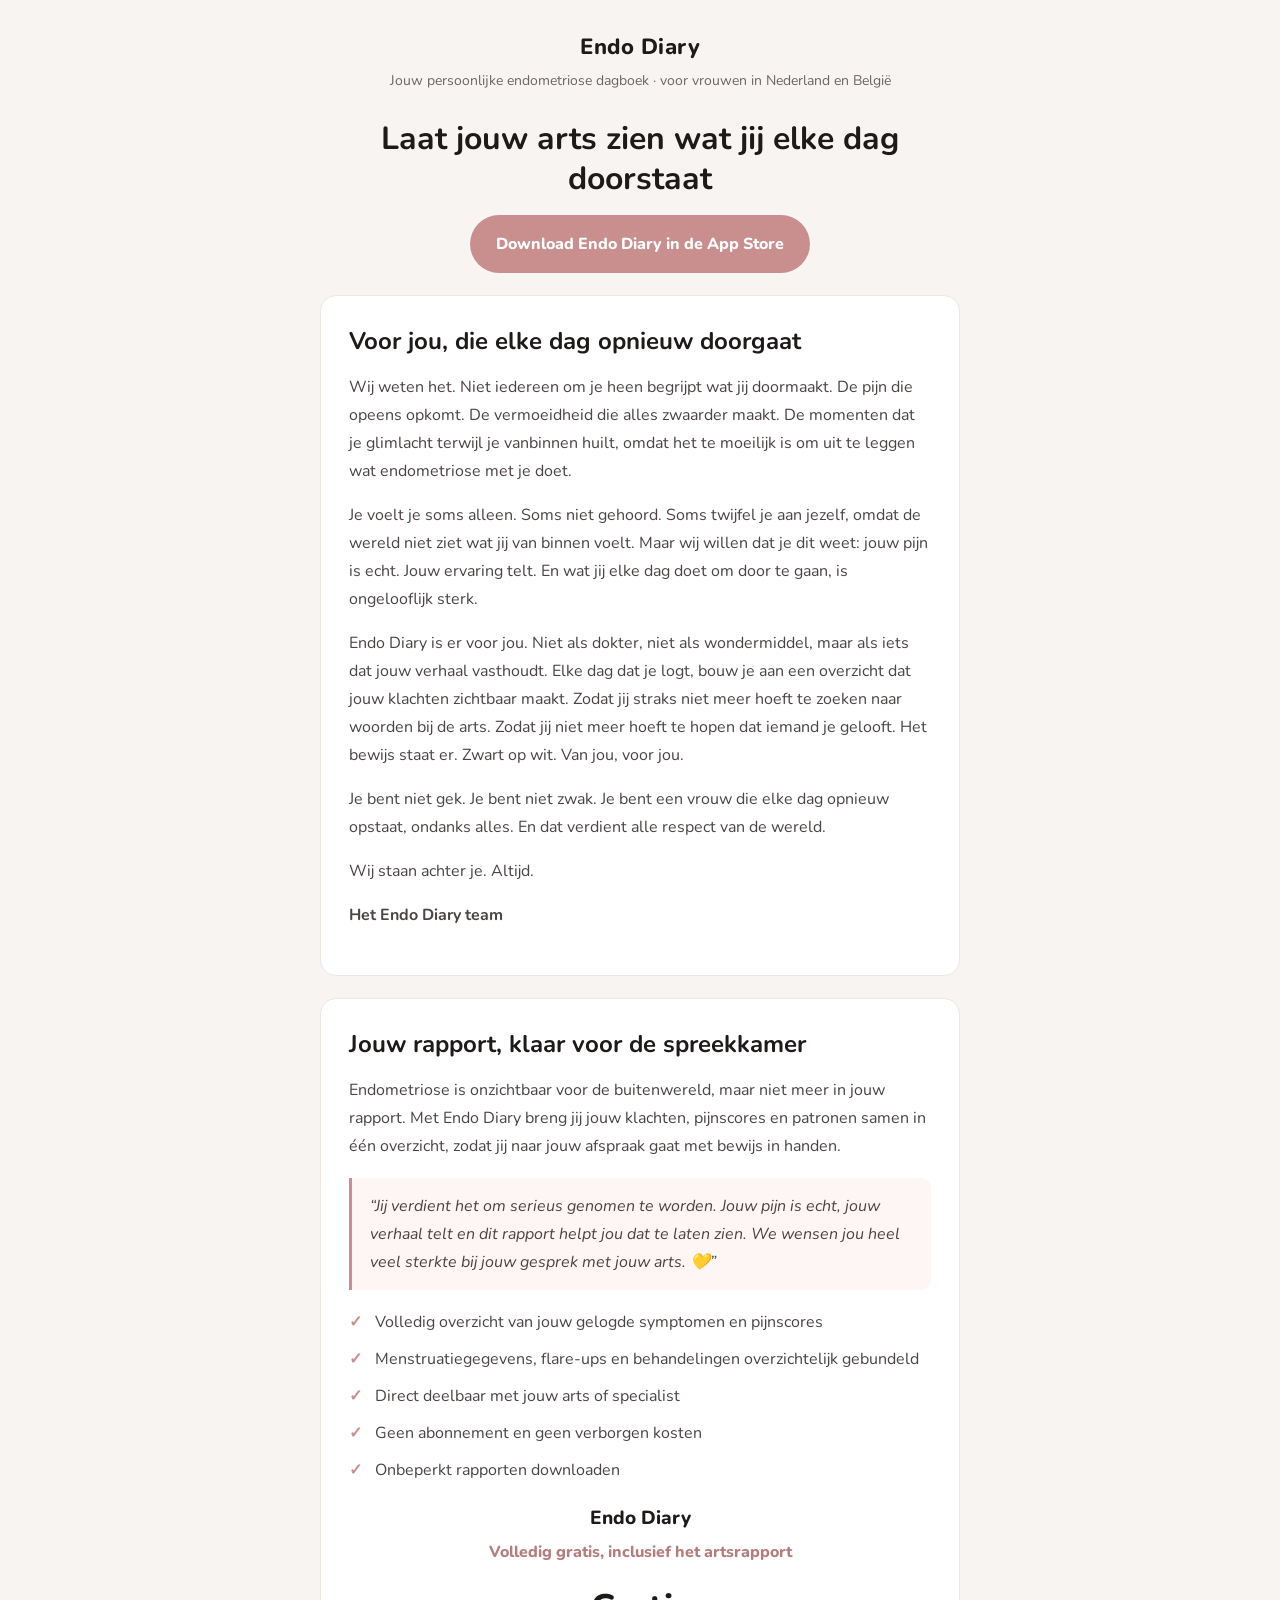
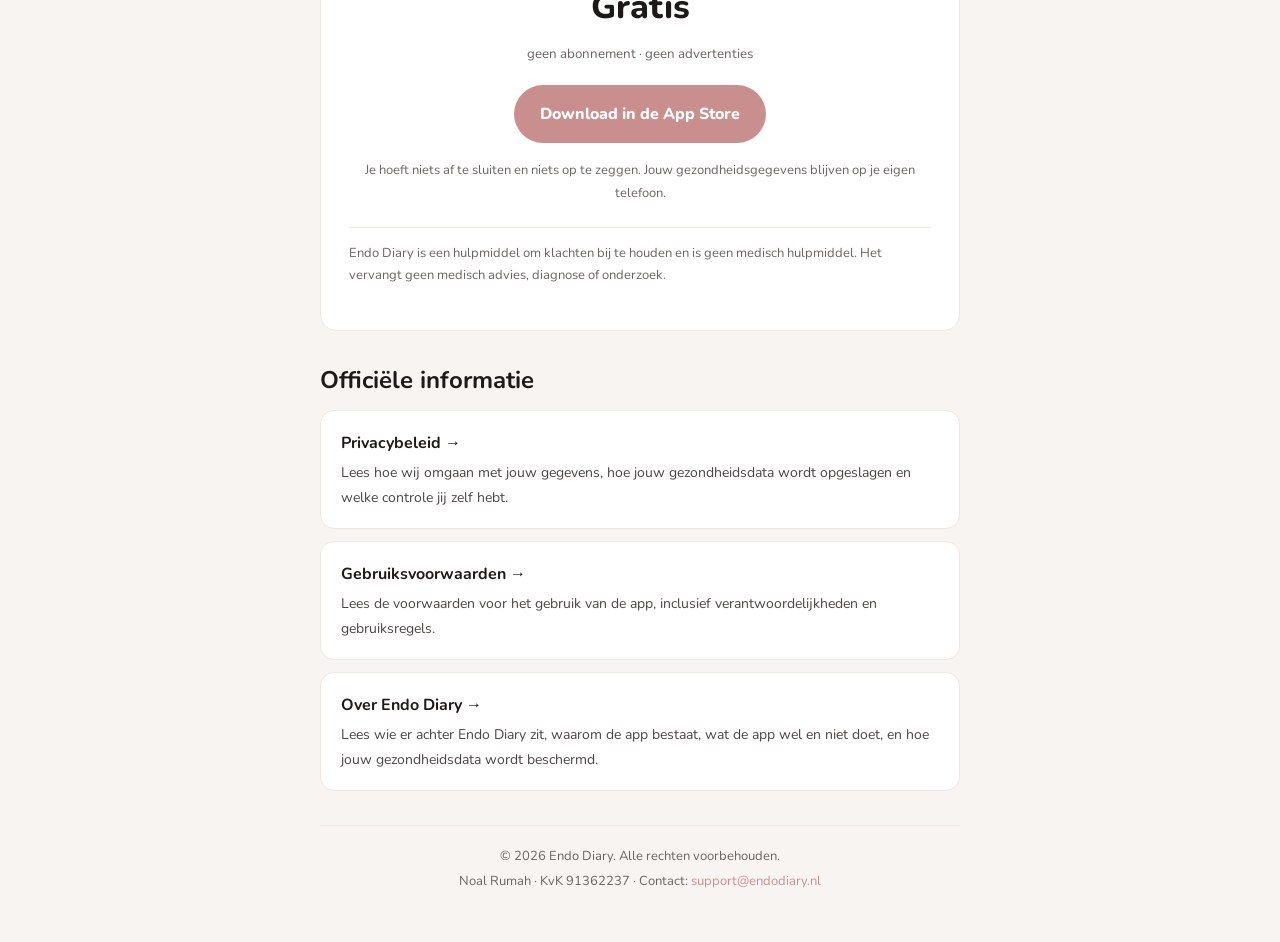
==== commit e6bfc0f2: "Update app download link and pricing details" ====
--- a/index.html
+++ b/index.html
@@ -52,7 +52,7 @@
   <div class="brand">Endo Diary</div>
   <div class="tagline">Jouw persoonlijke endometriose dagboek &middot; voor vrouwen in Nederland en Belgi&euml;</div>
   <h1>Laat jouw arts zien wat jij elke dag doorstaat</h1>
-  <p><a class="btn" href="HIER-APP-STORE-LINK">Download Endo Diary in de App Store</a></p>
+  <p><a class="btn" href="https://apps.apple.com/nl/app/endo-diary/id6773434510">Download Endo Diary in de App Store</a></p>
 </div>
 
 <div class="card">
@@ -73,17 +73,17 @@
     <li>Volledig overzicht van jouw gelogde symptomen en pijnscores</li>
     <li>Menstruatiegegevens, flare-ups en behandelingen overzichtelijk gebundeld</li>
     <li>Direct deelbaar met jouw arts of specialist</li>
-    <li>Opzegbaar wanneer je wil via jouw App Store-account, geen verborgen kosten</li>
-    <li>Onbeperkt rapporten downloaden zolang je actief bent</li>
+    <li>Geen abonnement en geen verborgen kosten</li>
+    <li>Onbeperkt rapporten downloaden</li>
   </ul>
 
   <div class="center">
-    <div class="price-name">Endo Diary Premium</div>
-    <div class="price-trial">7 dagen gratis proberen</div>
-    <div class="price">&euro;&nbsp;7,99 <small>per maand</small></div>
-    <div><small style="color:var(--muted)">of &euro;&nbsp;59,99 per jaar &middot; inclusief btw</small></div>
-    <p style="margin-top:18px"><a class="btn" href="HIER-APP-STORE-LINK">Download in de App Store</a></p>
-    <p class="finelines">Je sluit het abonnement af in de app zelf. Betaling en beheer verlopen via jouw Apple-account &mdash; elk moment opzegbaar, geen verborgen kosten.</p>
+    <div class="price-name">Endo Diary</div>
+    <div class="price-trial">Volledig gratis, inclusief het artsrapport</div>
+    <div class="price">Gratis</div>
+    <div><small style="color:var(--muted)">geen abonnement &middot; geen advertenties</small></div>
+    <p style="margin-top:18px"><a class="btn" href="https://apps.apple.com/nl/app/endo-diary/id6773434510">Download in de App Store</a></p>
+    <p class="finelines">Je hoeft niets af te sluiten en niets op te zeggen. Jouw gezondheidsgegevens blijven op je eigen telefoon.</p>
   </div>
 
   <p class="disclaimer">Endo Diary is een hulpmiddel om klachten bij te houden en is geen medisch hulpmiddel. Het vervangt geen medisch advies, diagnose of onderzoek.</p>
@@ -91,7 +91,7 @@
 
 <h2 style="margin-top:34px">Offici&euml;le informatie</h2>
 <a class="linkcard" href="https://endodiary.nl/privacy.html"><b>Privacybeleid &rarr;</b><span>Lees hoe wij omgaan met jouw gegevens, hoe jouw gezondheidsdata wordt opgeslagen en welke controle jij zelf hebt.</span></a>
-<a class="linkcard" href="https://endodiary.nl/terms.html"><b>Gebruiksvoorwaarden &rarr;</b><span>Lees de voorwaarden voor het gebruik van de app, inclusief verantwoordelijkheden, abonnementen en gebruiksregels.</span></a>
+<a class="linkcard" href="https://endodiary.nl/terms.html"><b>Gebruiksvoorwaarden &rarr;</b><span>Lees de voorwaarden voor het gebruik van de app, inclusief verantwoordelijkheden en gebruiksregels.</span></a>
 <a class="linkcard" href="https://endodiary.nl/over-ons.html"><b>Over Endo Diary &rarr;</b><span>Lees wie er achter Endo Diary zit, waarom de app bestaat, wat de app wel en niet doet, en hoe jouw gezondheidsdata wordt beschermd.</span></a>
 <footer>
   &copy; 2026 Endo Diary. Alle rechten voorbehouden.<br>
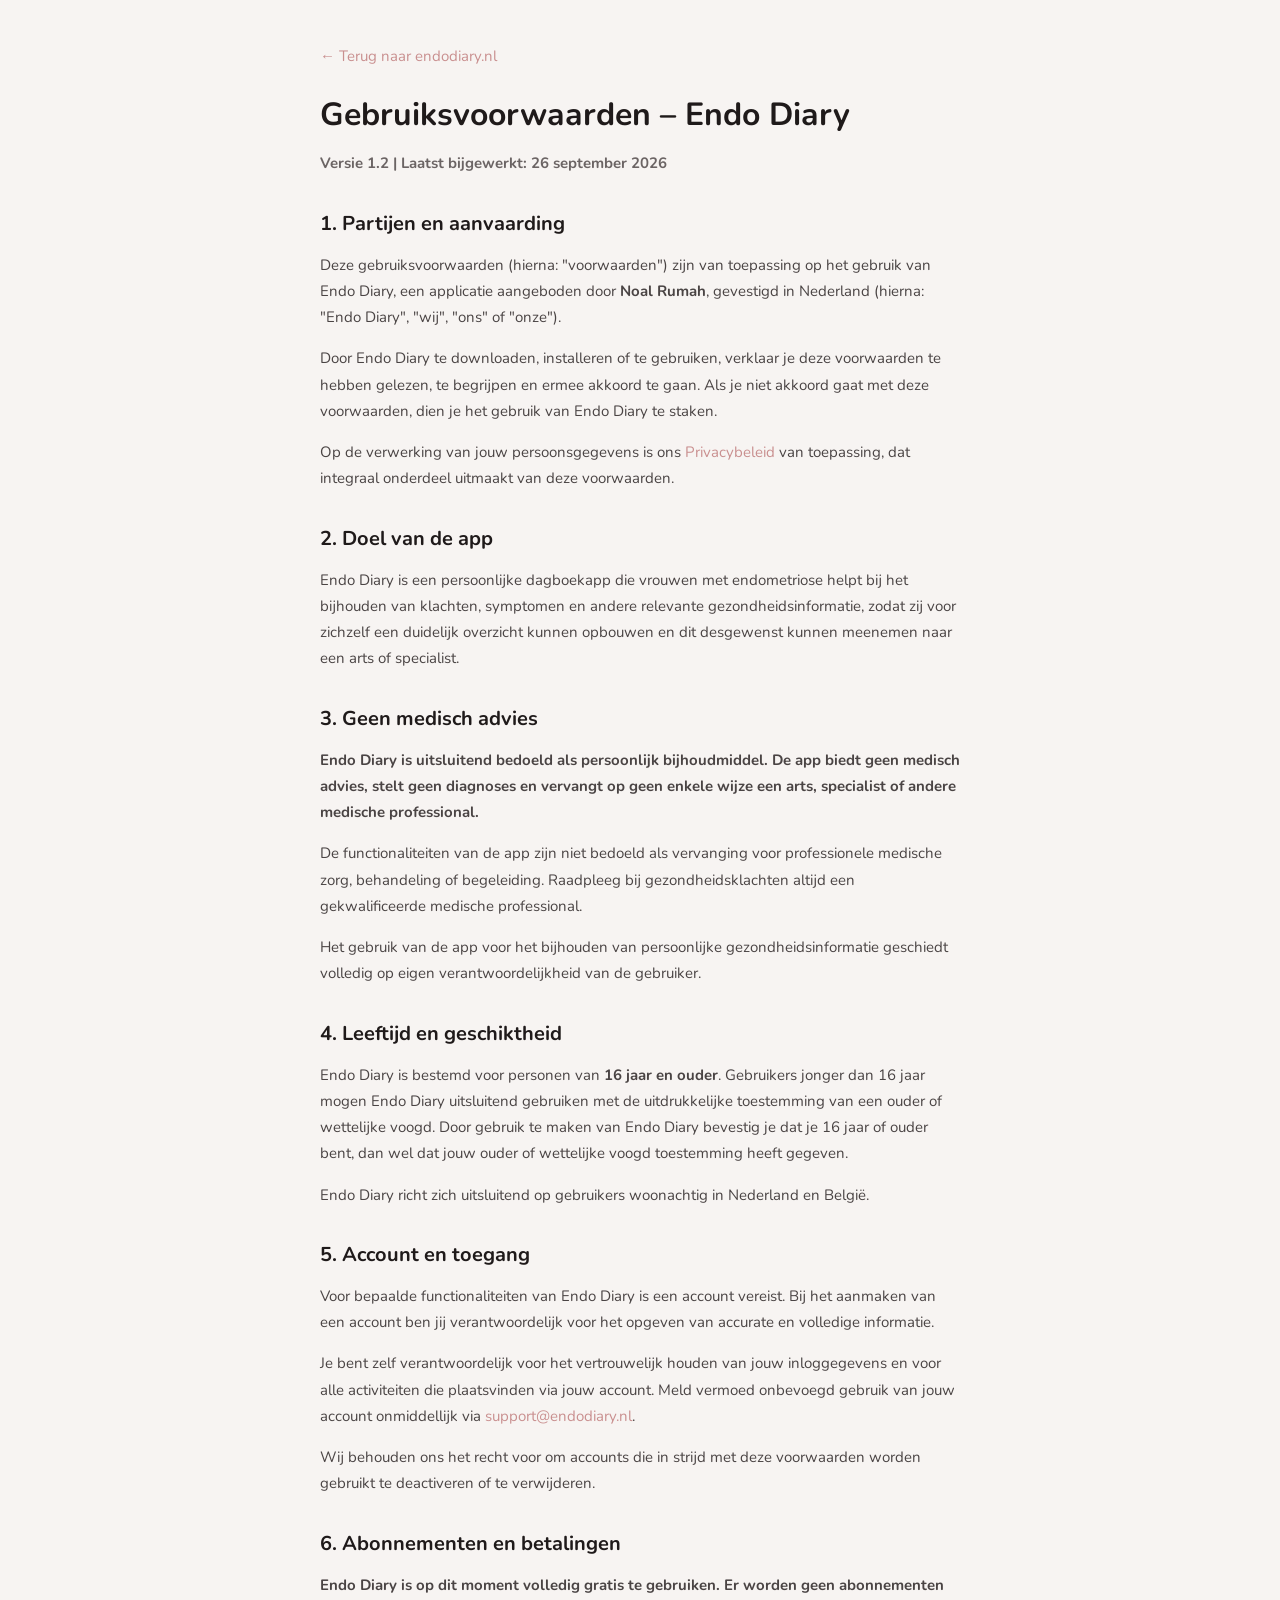
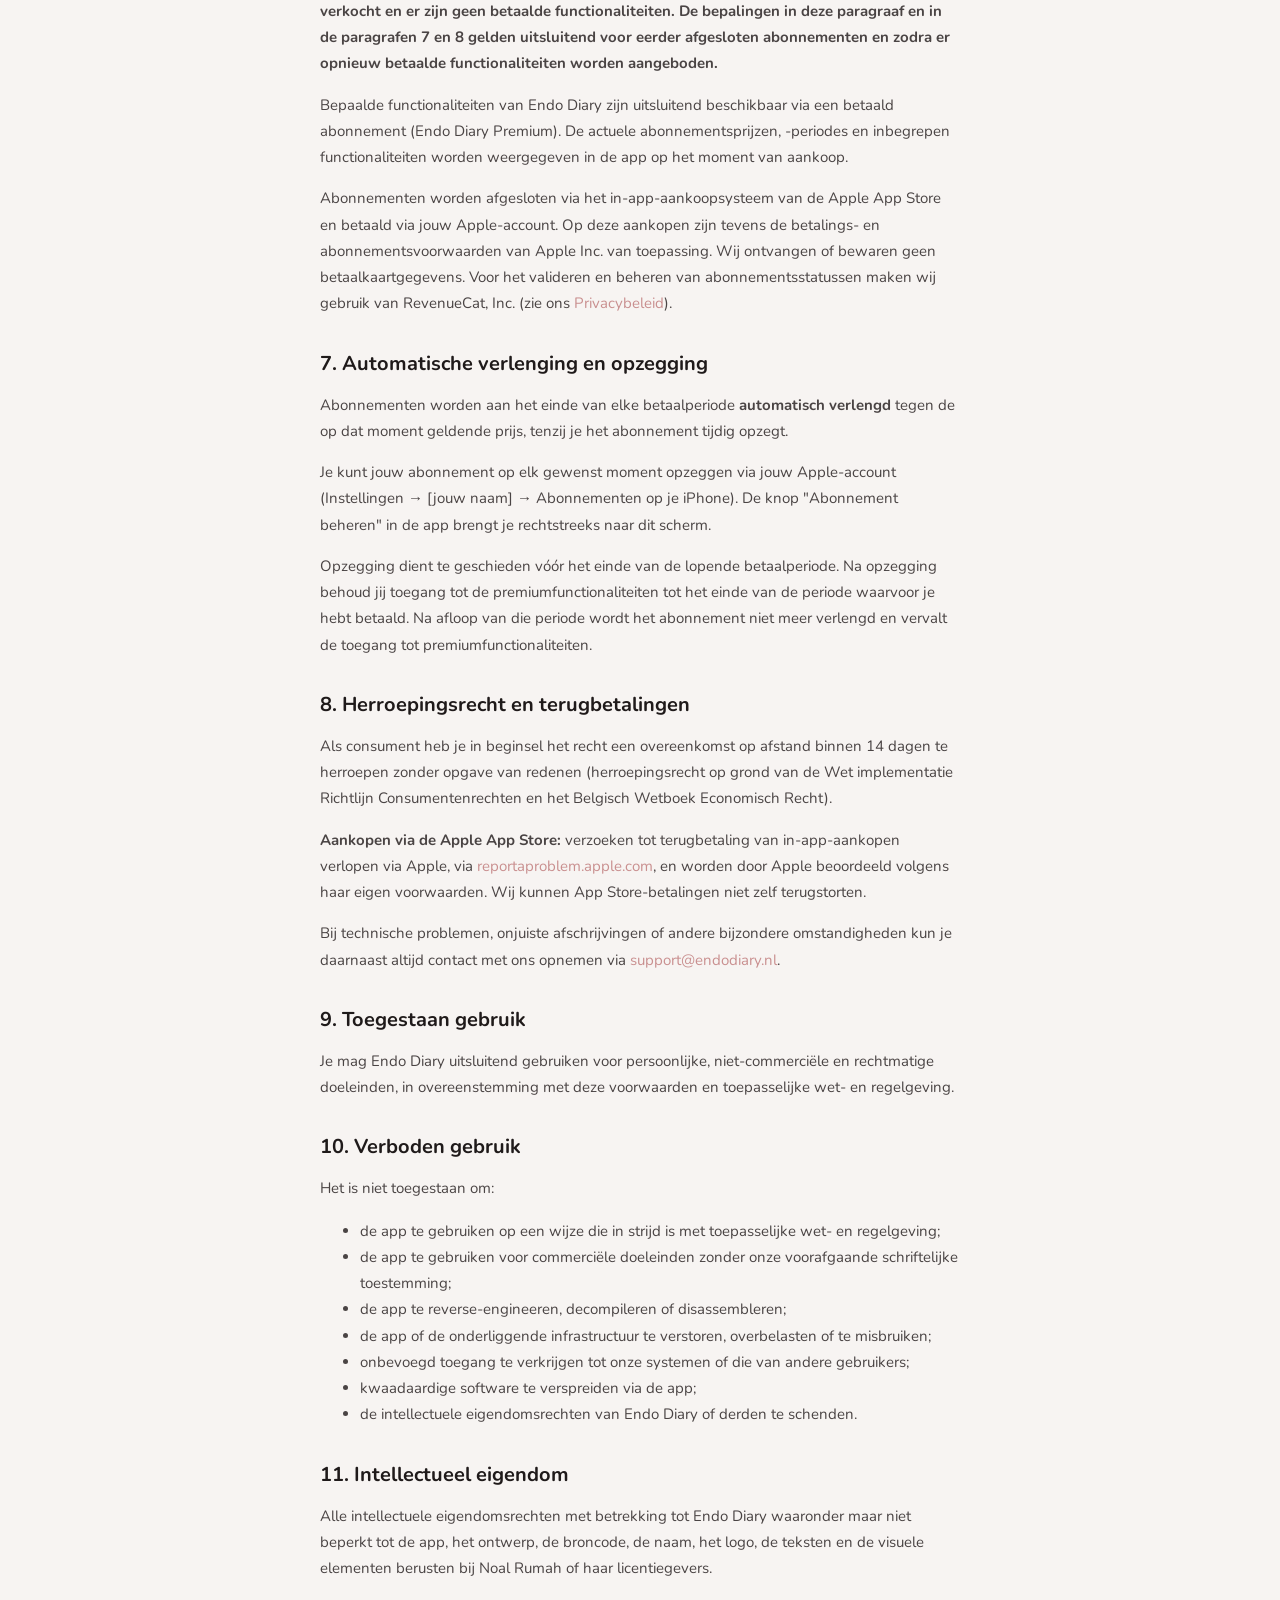
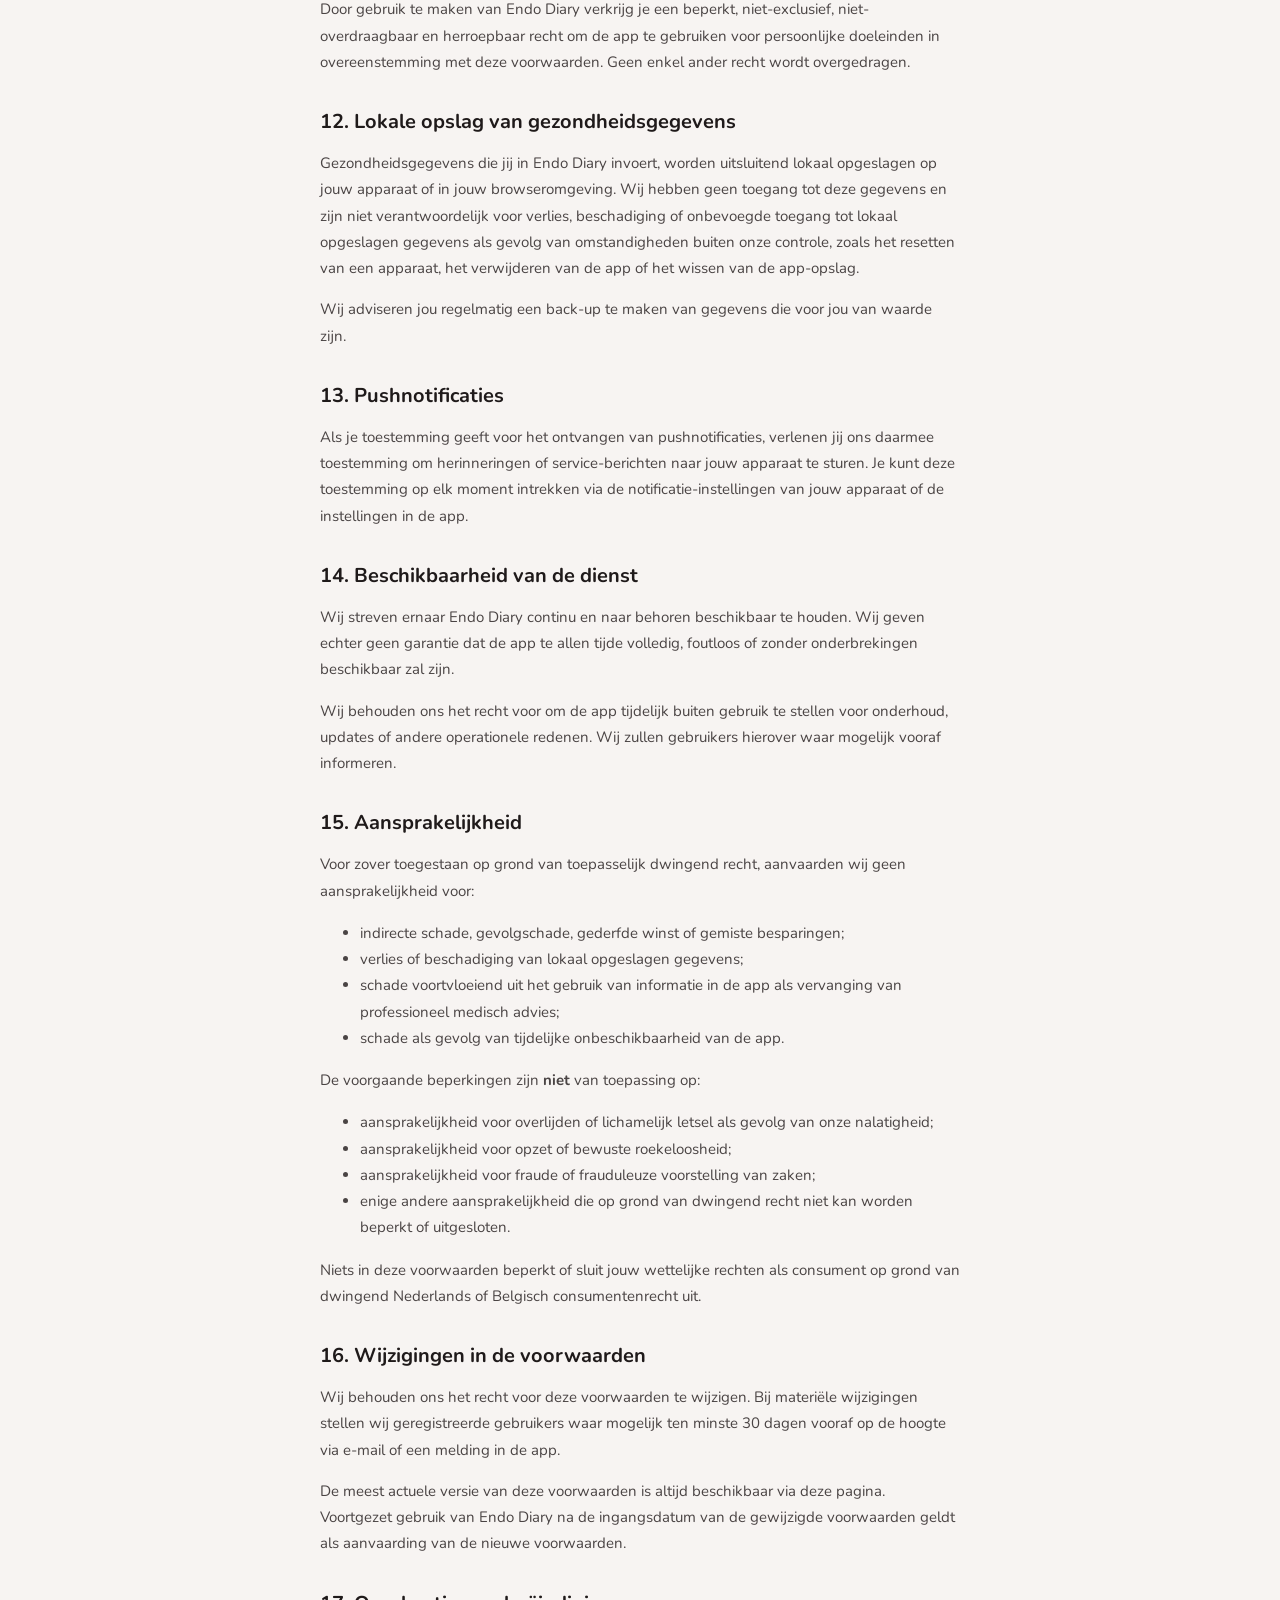
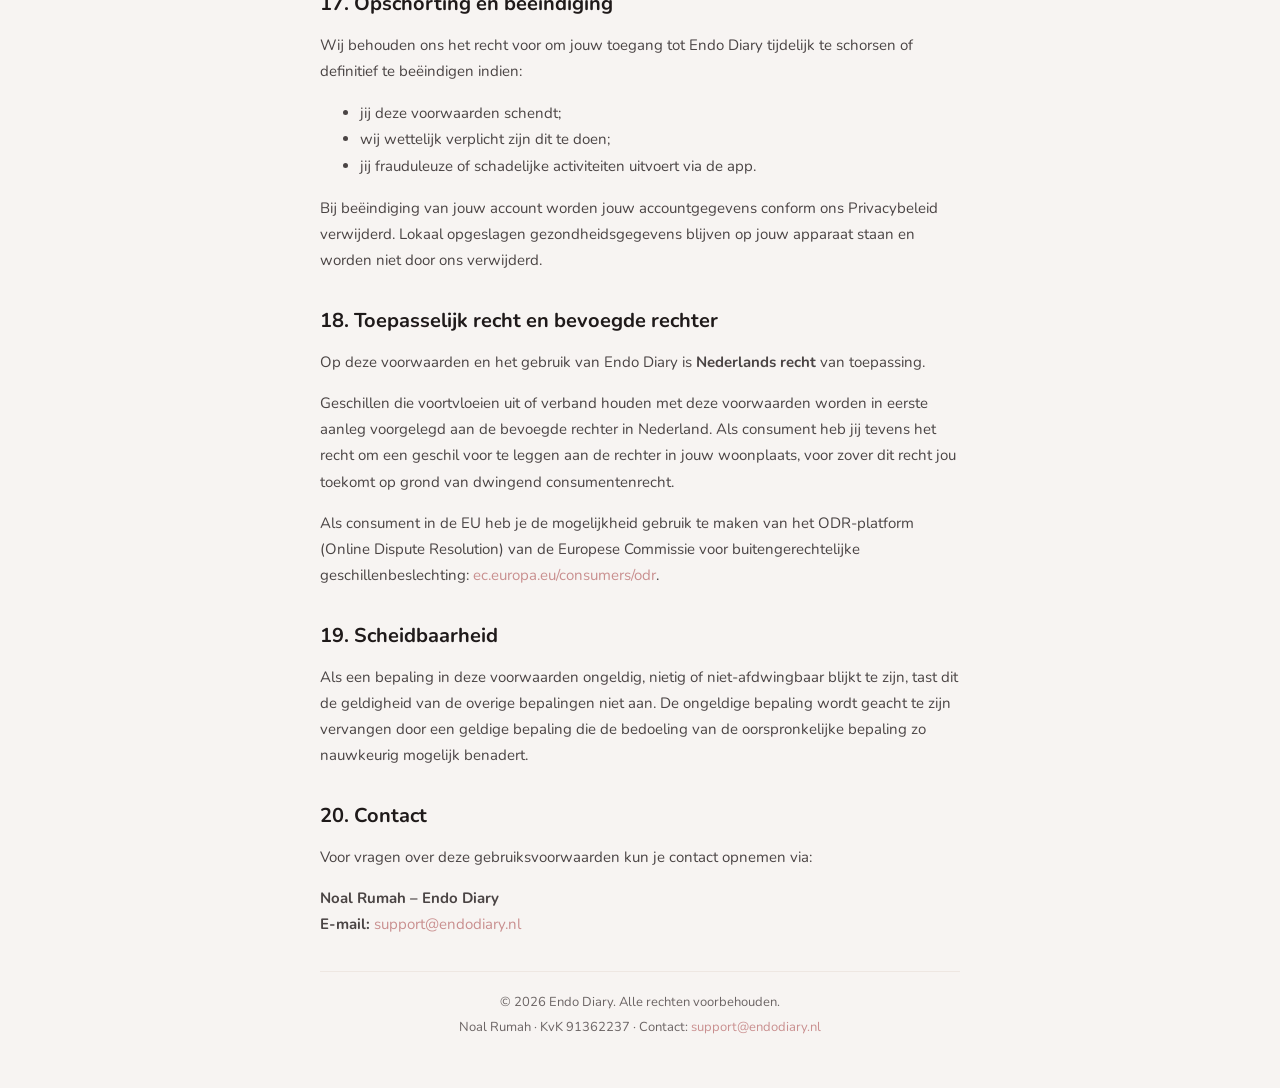
==== commit 62b59c46: "Update index.html with new terms and conditions" ====
--- a/index.html
+++ b/index.html
@@ -4,8 +4,8 @@
 <meta charset="utf-8">
 <meta name="viewport" content="width=device-width, initial-scale=1.0">
 <meta name="robots" content="index, follow">
-<meta name="description" content="Endo Diary helpt jou bij het bijhouden van jouw klachten en symptomen, zodat jij eindelijk gehoord wordt door jouw arts.">
-<title>Endo Diary – Jouw persoonlijke endometriose dagboek</title>
+<meta name="description" content="Gebruiksvoorwaarden van Endo Diary – lees de voorwaarden voor het gebruik van de app.">
+<title>Gebruiksvoorwaarden – Endo Diary</title>
 <link rel="preconnect" href="https://fonts.googleapis.com">
 <link href="https://fonts.googleapis.com/css2?family=Nunito:wght@400;600;800&display=swap" rel="stylesheet">
 <style>
@@ -46,53 +46,119 @@
 </style>
 </head>
 <body>
-<div class="wrap">
+<div class="wrap legal">
+<p class="backlink"><a href="https://endodiary.nl/">&larr; Terug naar endodiary.nl</a></p>
+<h1>Gebruiksvoorwaarden – Endo Diary</h1>
+<p class="versionline"><strong>Versie 1.2 | Laatst bijgewerkt: 26 september 2026</strong></p>
 
-<div class="center">
-  <div class="brand">Endo Diary</div>
-  <div class="tagline">Jouw persoonlijke endometriose dagboek &middot; voor vrouwen in Nederland en Belgi&euml;</div>
-  <h1>Laat jouw arts zien wat jij elke dag doorstaat</h1>
-  <p><a class="btn" href="https://apps.apple.com/nl/app/endo-diary/id6773434510">Download Endo Diary in de App Store</a></p>
-</div>
+<h2>1. Partijen en aanvaarding</h2>
+<p>Deze gebruiksvoorwaarden (hierna: "voorwaarden") zijn van toepassing op het gebruik van Endo Diary, een applicatie aangeboden door <strong>Noal Rumah</strong>, gevestigd in Nederland (hierna: "Endo Diary", "wij", "ons" of "onze").</p>
+<p>Door Endo Diary te downloaden, installeren of te gebruiken, verklaar je deze voorwaarden te hebben gelezen, te begrijpen en ermee akkoord te gaan. Als je niet akkoord gaat met deze voorwaarden, dien je het gebruik van Endo Diary te staken.</p>
+<p>Op de verwerking van jouw persoonsgegevens is ons <a href="https://endodiary.nl/privacy.html">Privacybeleid</a> van toepassing, dat integraal onderdeel uitmaakt van deze voorwaarden.</p>
 
-<div class="card">
-  <h2>Voor jou, die elke dag opnieuw doorgaat</h2>
-  <p>Wij weten het. Niet iedereen om je heen begrijpt wat jij doormaakt. De pijn die opeens opkomt. De vermoeidheid die alles zwaarder maakt. De momenten dat je glimlacht terwijl je vanbinnen huilt, omdat het te moeilijk is om uit te leggen wat endometriose met je doet.</p>
-  <p>Je voelt je soms alleen. Soms niet gehoord. Soms twijfel je aan jezelf, omdat de wereld niet ziet wat jij van binnen voelt. Maar wij willen dat je dit weet: jouw pijn is echt. Jouw ervaring telt. En wat jij elke dag doet om door te gaan, is ongelooflijk sterk.</p>
-  <p>Endo Diary is er voor jou. Niet als dokter, niet als wondermiddel, maar als iets dat jouw verhaal vasthoudt. Elke dag dat je logt, bouw je aan een overzicht dat jouw klachten zichtbaar maakt. Zodat jij straks niet meer hoeft te zoeken naar woorden bij de arts. Zodat jij niet meer hoeft te hopen dat iemand je gelooft. Het bewijs staat er. Zwart op wit. Van jou, voor jou.</p>
-  <p>Je bent niet gek. Je bent niet zwak. Je bent een vrouw die elke dag opnieuw opstaat, ondanks alles. En dat verdient alle respect van de wereld.</p>
-  <p>Wij staan achter je. Altijd.</p>
-  <p><strong>Het Endo Diary team</strong></p>
-</div>
+<h2>2. Doel van de app</h2>
+<p>Endo Diary is een persoonlijke dagboekapp die vrouwen met endometriose helpt bij het bijhouden van klachten, symptomen en andere relevante gezondheidsinformatie, zodat zij voor zichzelf een duidelijk overzicht kunnen opbouwen en dit desgewenst kunnen meenemen naar een arts of specialist.</p>
 
-<div class="card">
-  <h2>Jouw rapport, klaar voor de spreekkamer</h2>
-  <p>Endometriose is onzichtbaar voor de buitenwereld, maar niet meer in jouw rapport. Met Endo Diary breng jij jouw klachten, pijnscores en patronen samen in &eacute;&eacute;n overzicht, zodat jij naar jouw afspraak gaat met bewijs in handen.</p>
-  <div class="quote">&ldquo;Jij verdient het om serieus genomen te worden. Jouw pijn is echt, jouw verhaal telt en dit rapport helpt jou dat te laten zien. We wensen jou heel veel sterkte bij jouw gesprek met jouw arts. &#128155;&rdquo;</div>
-  <ul class="checks">
-    <li>Volledig overzicht van jouw gelogde symptomen en pijnscores</li>
-    <li>Menstruatiegegevens, flare-ups en behandelingen overzichtelijk gebundeld</li>
-    <li>Direct deelbaar met jouw arts of specialist</li>
-    <li>Geen abonnement en geen verborgen kosten</li>
-    <li>Onbeperkt rapporten downloaden</li>
-  </ul>
+<h2>3. Geen medisch advies</h2>
+<p><strong>Endo Diary is uitsluitend bedoeld als persoonlijk bijhoudmiddel. De app biedt geen medisch advies, stelt geen diagnoses en vervangt op geen enkele wijze een arts, specialist of andere medische professional.</strong></p>
+<p>De functionaliteiten van de app zijn niet bedoeld als vervanging voor professionele medische zorg, behandeling of begeleiding. Raadpleeg bij gezondheidsklachten altijd een gekwalificeerde medische professional.</p>
+<p>Het gebruik van de app voor het bijhouden van persoonlijke gezondheidsinformatie geschiedt volledig op eigen verantwoordelijkheid van de gebruiker.</p>
 
-  <div class="center">
-    <div class="price-name">Endo Diary</div>
-    <div class="price-trial">Volledig gratis, inclusief het artsrapport</div>
-    <div class="price">Gratis</div>
-    <div><small style="color:var(--muted)">geen abonnement &middot; geen advertenties</small></div>
-    <p style="margin-top:18px"><a class="btn" href="https://apps.apple.com/nl/app/endo-diary/id6773434510">Download in de App Store</a></p>
-    <p class="finelines">Je hoeft niets af te sluiten en niets op te zeggen. Jouw gezondheidsgegevens blijven op je eigen telefoon.</p>
-  </div>
+<h2>4. Leeftijd en geschiktheid</h2>
+<p>Endo Diary is bestemd voor personen van <strong>16 jaar en ouder</strong>. Gebruikers jonger dan 16 jaar mogen Endo Diary uitsluitend gebruiken met de uitdrukkelijke toestemming van een ouder of wettelijke voogd. Door gebruik te maken van Endo Diary bevestig je dat je 16 jaar of ouder bent, dan wel dat jouw ouder of wettelijke voogd toestemming heeft gegeven.</p>
+<p>Endo Diary richt zich uitsluitend op gebruikers woonachtig in Nederland en Belgi&euml;.</p>
 
-  <p class="disclaimer">Endo Diary is een hulpmiddel om klachten bij te houden en is geen medisch hulpmiddel. Het vervangt geen medisch advies, diagnose of onderzoek.</p>
-</div>
+<h2>5. Account en toegang</h2>
+<p>Voor bepaalde functionaliteiten van Endo Diary is een account vereist. Bij het aanmaken van een account ben jij verantwoordelijk voor het opgeven van accurate en volledige informatie.</p>
+<p>Je bent zelf verantwoordelijk voor het vertrouwelijk houden van jouw inloggegevens en voor alle activiteiten die plaatsvinden via jouw account. Meld vermoed onbevoegd gebruik van jouw account onmiddellijk via <a href="mailto:support@endodiary.nl">support@endodiary.nl</a>.</p>
+<p>Wij behouden ons het recht voor om accounts die in strijd met deze voorwaarden worden gebruikt te deactiveren of te verwijderen.</p>
 
-<h2 style="margin-top:34px">Offici&euml;le informatie</h2>
-<a class="linkcard" href="https://endodiary.nl/privacy.html"><b>Privacybeleid &rarr;</b><span>Lees hoe wij omgaan met jouw gegevens, hoe jouw gezondheidsdata wordt opgeslagen en welke controle jij zelf hebt.</span></a>
-<a class="linkcard" href="https://endodiary.nl/terms.html"><b>Gebruiksvoorwaarden &rarr;</b><span>Lees de voorwaarden voor het gebruik van de app, inclusief verantwoordelijkheden en gebruiksregels.</span></a>
-<a class="linkcard" href="https://endodiary.nl/over-ons.html"><b>Over Endo Diary &rarr;</b><span>Lees wie er achter Endo Diary zit, waarom de app bestaat, wat de app wel en niet doet, en hoe jouw gezondheidsdata wordt beschermd.</span></a>
+<h2>6. Abonnementen en betalingen</h2>
+<p><strong>Endo Diary is op dit moment volledig gratis te gebruiken. Er worden geen abonnementen verkocht en er zijn geen betaalde functionaliteiten. De bepalingen in deze paragraaf en in de paragrafen 7 en 8 gelden uitsluitend voor eerder afgesloten abonnementen en zodra er opnieuw betaalde functionaliteiten worden aangeboden.</strong></p>
+<p>Bepaalde functionaliteiten van Endo Diary zijn uitsluitend beschikbaar via een betaald abonnement (Endo Diary Premium). De actuele abonnementsprijzen, -periodes en inbegrepen functionaliteiten worden weergegeven in de app op het moment van aankoop.</p>
+<p>Abonnementen worden afgesloten via het in-app-aankoopsysteem van de Apple App Store en betaald via jouw Apple-account. Op deze aankopen zijn tevens de betalings- en abonnementsvoorwaarden van Apple Inc. van toepassing. Wij ontvangen of bewaren geen betaalkaartgegevens. Voor het valideren en beheren van abonnementsstatussen maken wij gebruik van RevenueCat, Inc. (zie ons <a href="https://endodiary.nl/privacy.html">Privacybeleid</a>).</p>
+
+<h2>7. Automatische verlenging en opzegging</h2>
+<p>Abonnementen worden aan het einde van elke betaalperiode <strong>automatisch verlengd</strong> tegen de op dat moment geldende prijs, tenzij je het abonnement tijdig opzegt.</p>
+<p>Je kunt jouw abonnement op elk gewenst moment opzeggen via jouw Apple-account (Instellingen &rarr; [jouw naam] &rarr; Abonnementen op je iPhone). De knop "Abonnement beheren" in de app brengt je rechtstreeks naar dit scherm.</p>
+<p>Opzegging dient te geschieden v&oacute;&oacute;r het einde van de lopende betaalperiode. Na opzegging behoud jij toegang tot de premiumfunctionaliteiten tot het einde van de periode waarvoor je hebt betaald. Na afloop van die periode wordt het abonnement niet meer verlengd en vervalt de toegang tot premiumfunctionaliteiten.</p>
+
+<h2>8. Herroepingsrecht en terugbetalingen</h2>
+<p>Als consument heb je in beginsel het recht een overeenkomst op afstand binnen 14 dagen te herroepen zonder opgave van redenen (herroepingsrecht op grond van de Wet implementatie Richtlijn Consumentenrechten en het Belgisch Wetboek Economisch Recht).</p>
+<p><strong>Aankopen via de Apple App Store:</strong> verzoeken tot terugbetaling van in-app-aankopen verlopen via Apple, via <a href="https://reportaproblem.apple.com">reportaproblem.apple.com</a>, en worden door Apple beoordeeld volgens haar eigen voorwaarden. Wij kunnen App Store-betalingen niet zelf terugstorten.</p>
+<p>Bij technische problemen, onjuiste afschrijvingen of andere bijzondere omstandigheden kun je daarnaast altijd contact met ons opnemen via <a href="mailto:support@endodiary.nl">support@endodiary.nl</a>.</p>
+
+<h2>9. Toegestaan gebruik</h2>
+<p>Je mag Endo Diary uitsluitend gebruiken voor persoonlijke, niet-commerci&euml;le en rechtmatige doeleinden, in overeenstemming met deze voorwaarden en toepasselijke wet- en regelgeving.</p>
+
+<h2>10. Verboden gebruik</h2>
+<p>Het is niet toegestaan om:</p>
+<ul>
+<li>de app te gebruiken op een wijze die in strijd is met toepasselijke wet- en regelgeving;</li>
+<li>de app te gebruiken voor commerci&euml;le doeleinden zonder onze voorafgaande schriftelijke toestemming;</li>
+<li>de app te reverse-engineeren, decompileren of disassembleren;</li>
+<li>de app of de onderliggende infrastructuur te verstoren, overbelasten of te misbruiken;</li>
+<li>onbevoegd toegang te verkrijgen tot onze systemen of die van andere gebruikers;</li>
+<li>kwaadaardige software te verspreiden via de app;</li>
+<li>de intellectuele eigendomsrechten van Endo Diary of derden te schenden.</li>
+</ul>
+
+<h2>11. Intellectueel eigendom</h2>
+<p>Alle intellectuele eigendomsrechten met betrekking tot Endo Diary waaronder maar niet beperkt tot de app, het ontwerp, de broncode, de naam, het logo, de teksten en de visuele elementen berusten bij Noal Rumah of haar licentiegevers.</p>
+<p>Door gebruik te maken van Endo Diary verkrijg je een beperkt, niet-exclusief, niet-overdraagbaar en herroepbaar recht om de app te gebruiken voor persoonlijke doeleinden in overeenstemming met deze voorwaarden. Geen enkel ander recht wordt overgedragen.</p>
+
+<h2>12. Lokale opslag van gezondheidsgegevens</h2>
+<p>Gezondheidsgegevens die jij in Endo Diary invoert, worden uitsluitend lokaal opgeslagen op jouw apparaat of in jouw browseromgeving. Wij hebben geen toegang tot deze gegevens en zijn niet verantwoordelijk voor verlies, beschadiging of onbevoegde toegang tot lokaal opgeslagen gegevens als gevolg van omstandigheden buiten onze controle, zoals het resetten van een apparaat, het verwijderen van de app of het wissen van de app-opslag.</p>
+<p>Wij adviseren jou regelmatig een back-up te maken van gegevens die voor jou van waarde zijn.</p>
+
+<h2>13. Pushnotificaties</h2>
+<p>Als je toestemming geeft voor het ontvangen van pushnotificaties, verlenen jij ons daarmee toestemming om herinneringen of service-berichten naar jouw apparaat te sturen. Je kunt deze toestemming op elk moment intrekken via de notificatie-instellingen van jouw apparaat of de instellingen in de app.</p>
+
+<h2>14. Beschikbaarheid van de dienst</h2>
+<p>Wij streven ernaar Endo Diary continu en naar behoren beschikbaar te houden. Wij geven echter geen garantie dat de app te allen tijde volledig, foutloos of zonder onderbrekingen beschikbaar zal zijn.</p>
+<p>Wij behouden ons het recht voor om de app tijdelijk buiten gebruik te stellen voor onderhoud, updates of andere operationele redenen. Wij zullen gebruikers hierover waar mogelijk vooraf informeren.</p>
+
+<h2>15. Aansprakelijkheid</h2>
+<p>Voor zover toegestaan op grond van toepasselijk dwingend recht, aanvaarden wij geen aansprakelijkheid voor:</p>
+<ul>
+<li>indirecte schade, gevolgschade, gederfde winst of gemiste besparingen;</li>
+<li>verlies of beschadiging van lokaal opgeslagen gegevens;</li>
+<li>schade voortvloeiend uit het gebruik van informatie in de app als vervanging van professioneel medisch advies;</li>
+<li>schade als gevolg van tijdelijke onbeschikbaarheid van de app.</li>
+</ul>
+<p>De voorgaande beperkingen zijn <strong>niet</strong> van toepassing op:</p>
+<ul>
+<li>aansprakelijkheid voor overlijden of lichamelijk letsel als gevolg van onze nalatigheid;</li>
+<li>aansprakelijkheid voor opzet of bewuste roekeloosheid;</li>
+<li>aansprakelijkheid voor fraude of frauduleuze voorstelling van zaken;</li>
+<li>enige andere aansprakelijkheid die op grond van dwingend recht niet kan worden beperkt of uitgesloten.</li>
+</ul>
+<p>Niets in deze voorwaarden beperkt of sluit jouw wettelijke rechten als consument op grond van dwingend Nederlands of Belgisch consumentenrecht uit.</p>
+
+<h2>16. Wijzigingen in de voorwaarden</h2>
+<p>Wij behouden ons het recht voor deze voorwaarden te wijzigen. Bij materi&euml;le wijzigingen stellen wij geregistreerde gebruikers waar mogelijk ten minste 30 dagen vooraf op de hoogte via e-mail of een melding in de app.</p>
+<p>De meest actuele versie van deze voorwaarden is altijd beschikbaar via deze pagina. Voortgezet gebruik van Endo Diary na de ingangsdatum van de gewijzigde voorwaarden geldt als aanvaarding van de nieuwe voorwaarden.</p>
+
+<h2>17. Opschorting en be&euml;indiging</h2>
+<p>Wij behouden ons het recht voor om jouw toegang tot Endo Diary tijdelijk te schorsen of definitief te be&euml;indigen indien:</p>
+<ul>
+<li>jij deze voorwaarden schendt;</li>
+<li>wij wettelijk verplicht zijn dit te doen;</li>
+<li>jij frauduleuze of schadelijke activiteiten uitvoert via de app.</li>
+</ul>
+<p>Bij be&euml;indiging van jouw account worden jouw accountgegevens conform ons Privacybeleid verwijderd. Lokaal opgeslagen gezondheidsgegevens blijven op jouw apparaat staan en worden niet door ons verwijderd.</p>
+
+<h2>18. Toepasselijk recht en bevoegde rechter</h2>
+<p>Op deze voorwaarden en het gebruik van Endo Diary is <strong>Nederlands recht</strong> van toepassing.</p>
+<p>Geschillen die voortvloeien uit of verband houden met deze voorwaarden worden in eerste aanleg voorgelegd aan de bevoegde rechter in Nederland. Als consument heb jij tevens het recht om een geschil voor te leggen aan de rechter in jouw woonplaats, voor zover dit recht jou toekomt op grond van dwingend consumentenrecht.</p>
+<p>Als consument in de EU heb je de mogelijkheid gebruik te maken van het ODR-platform (Online Dispute Resolution) van de Europese Commissie voor buitengerechtelijke geschillenbeslechting: <a href="https://ec.europa.eu/consumers/odr">ec.europa.eu/consumers/odr</a>.</p>
+
+<h2>19. Scheidbaarheid</h2>
+<p>Als een bepaling in deze voorwaarden ongeldig, nietig of niet-afdwingbaar blijkt te zijn, tast dit de geldigheid van de overige bepalingen niet aan. De ongeldige bepaling wordt geacht te zijn vervangen door een geldige bepaling die de bedoeling van de oorspronkelijke bepaling zo nauwkeurig mogelijk benadert.</p>
+
+<h2>20. Contact</h2>
+<p>Voor vragen over deze gebruiksvoorwaarden kun je contact opnemen via:</p>
+<p><strong>Noal Rumah – Endo Diary</strong><br><strong>E-mail:</strong> <a href="mailto:support@endodiary.nl">support@endodiary.nl</a></p>
 <footer>
   &copy; 2026 Endo Diary. Alle rechten voorbehouden.<br>
   Noal Rumah &middot; KvK 91362237 &middot; Contact: <a href="mailto:support@endodiary.nl">support@endodiary.nl</a>
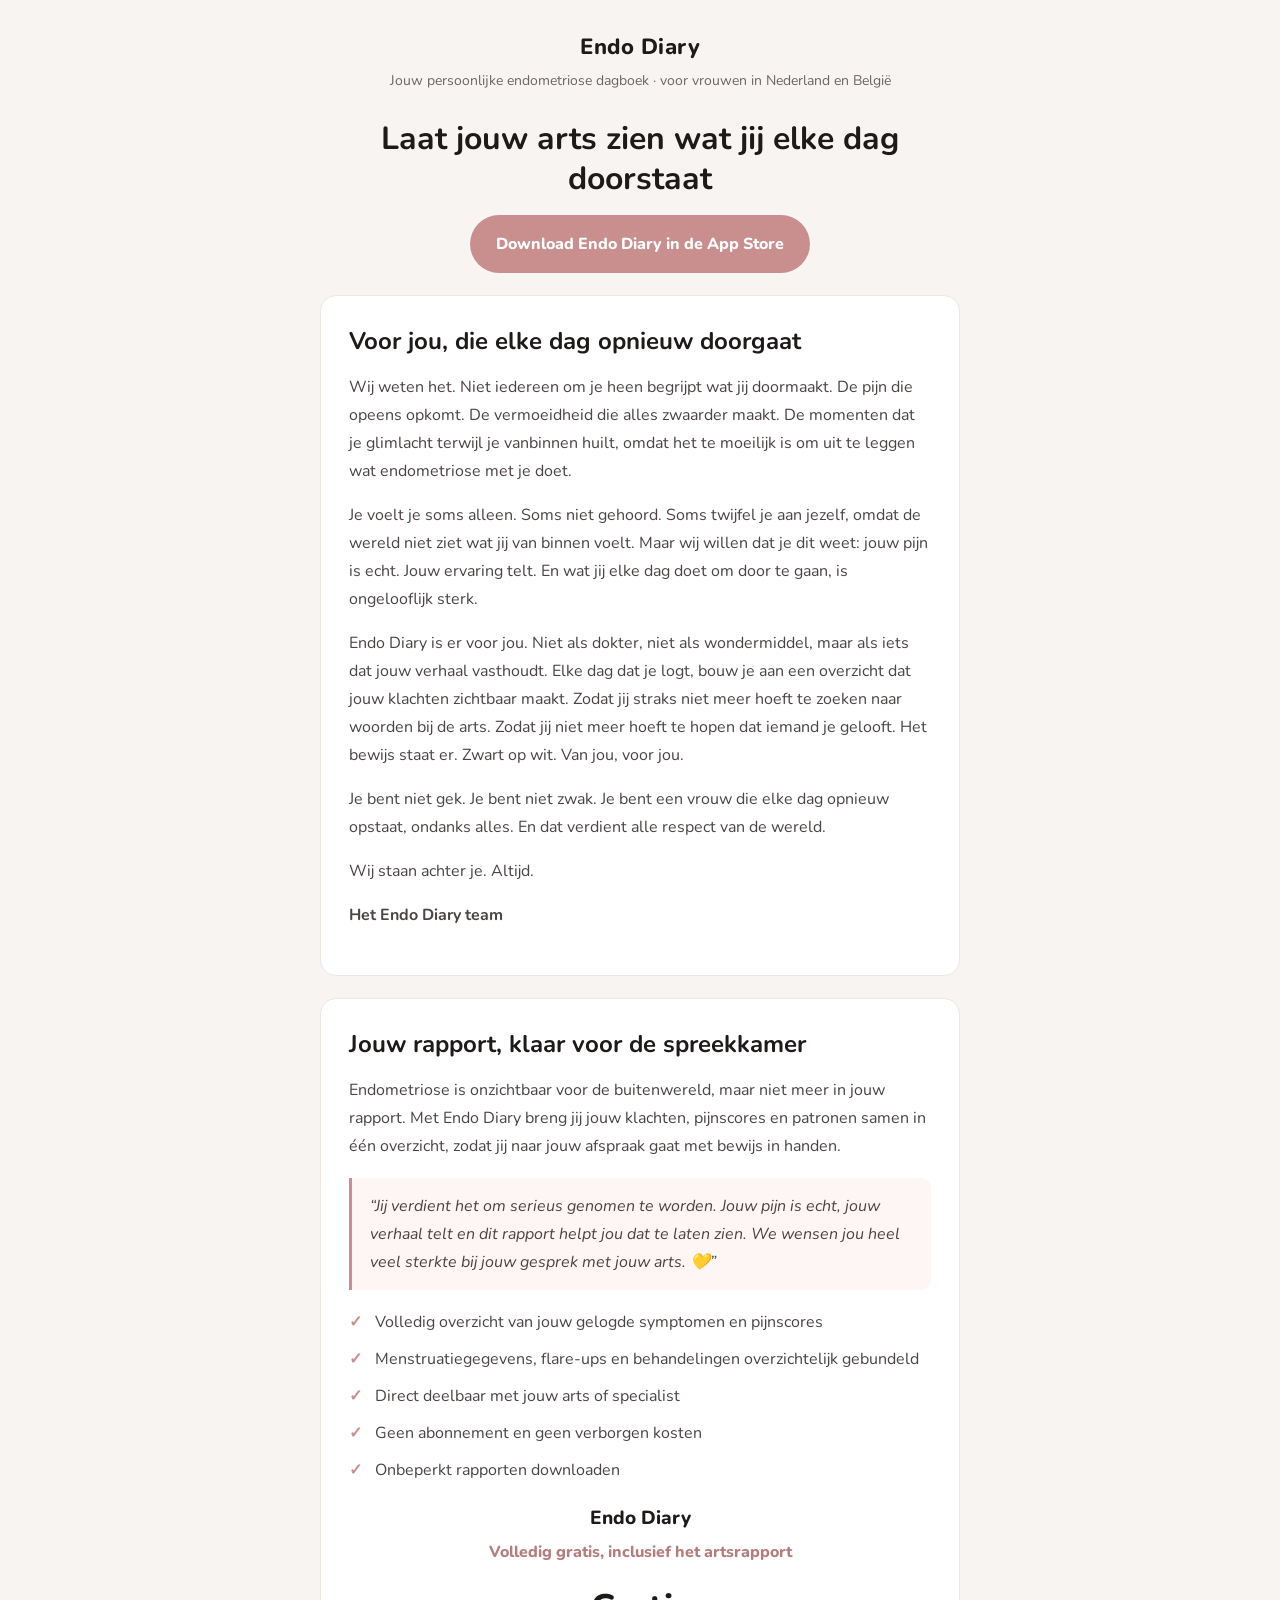
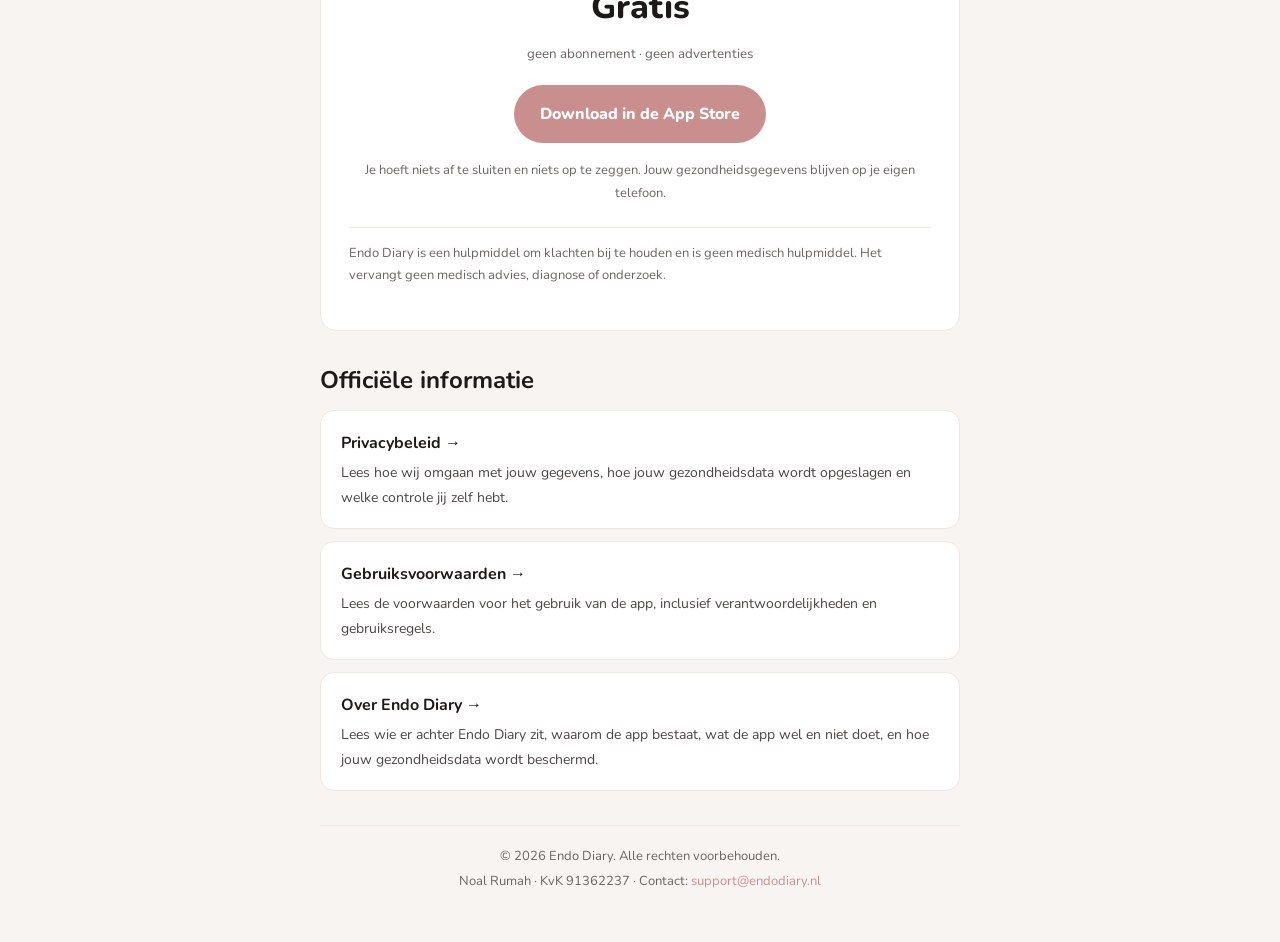
==== commit 4bd34f97: "Revise meta description and title in index.html Updated the description and title in the head sectio" ====
--- a/index.html
+++ b/index.html
@@ -4,8 +4,8 @@
 <meta charset="utf-8">
 <meta name="viewport" content="width=device-width, initial-scale=1.0">
 <meta name="robots" content="index, follow">
-<meta name="description" content="Gebruiksvoorwaarden van Endo Diary – lees de voorwaarden voor het gebruik van de app.">
-<title>Gebruiksvoorwaarden – Endo Diary</title>
+<meta name="description" content="Endo Diary helpt jou bij het bijhouden van jouw klachten en symptomen, zodat jij eindelijk gehoord wordt door jouw arts.">
+<title>Endo Diary – Jouw persoonlijke endometriose dagboek</title>
 <link rel="preconnect" href="https://fonts.googleapis.com">
 <link href="https://fonts.googleapis.com/css2?family=Nunito:wght@400;600;800&display=swap" rel="stylesheet">
 <style>
@@ -46,119 +46,53 @@
 </style>
 </head>
 <body>
-<div class="wrap legal">
-<p class="backlink"><a href="https://endodiary.nl/">&larr; Terug naar endodiary.nl</a></p>
-<h1>Gebruiksvoorwaarden – Endo Diary</h1>
-<p class="versionline"><strong>Versie 1.2 | Laatst bijgewerkt: 26 september 2026</strong></p>
+<div class="wrap">
 
-<h2>1. Partijen en aanvaarding</h2>
-<p>Deze gebruiksvoorwaarden (hierna: "voorwaarden") zijn van toepassing op het gebruik van Endo Diary, een applicatie aangeboden door <strong>Noal Rumah</strong>, gevestigd in Nederland (hierna: "Endo Diary", "wij", "ons" of "onze").</p>
-<p>Door Endo Diary te downloaden, installeren of te gebruiken, verklaar je deze voorwaarden te hebben gelezen, te begrijpen en ermee akkoord te gaan. Als je niet akkoord gaat met deze voorwaarden, dien je het gebruik van Endo Diary te staken.</p>
-<p>Op de verwerking van jouw persoonsgegevens is ons <a href="https://endodiary.nl/privacy.html">Privacybeleid</a> van toepassing, dat integraal onderdeel uitmaakt van deze voorwaarden.</p>
+<div class="center">
+  <div class="brand">Endo Diary</div>
+  <div class="tagline">Jouw persoonlijke endometriose dagboek &middot; voor vrouwen in Nederland en Belgi&euml;</div>
+  <h1>Laat jouw arts zien wat jij elke dag doorstaat</h1>
+  <p><a class="btn" href="https://apps.apple.com/nl/app/endo-diary/id6773434510">Download Endo Diary in de App Store</a></p>
+</div>
 
-<h2>2. Doel van de app</h2>
-<p>Endo Diary is een persoonlijke dagboekapp die vrouwen met endometriose helpt bij het bijhouden van klachten, symptomen en andere relevante gezondheidsinformatie, zodat zij voor zichzelf een duidelijk overzicht kunnen opbouwen en dit desgewenst kunnen meenemen naar een arts of specialist.</p>
+<div class="card">
+  <h2>Voor jou, die elke dag opnieuw doorgaat</h2>
+  <p>Wij weten het. Niet iedereen om je heen begrijpt wat jij doormaakt. De pijn die opeens opkomt. De vermoeidheid die alles zwaarder maakt. De momenten dat je glimlacht terwijl je vanbinnen huilt, omdat het te moeilijk is om uit te leggen wat endometriose met je doet.</p>
+  <p>Je voelt je soms alleen. Soms niet gehoord. Soms twijfel je aan jezelf, omdat de wereld niet ziet wat jij van binnen voelt. Maar wij willen dat je dit weet: jouw pijn is echt. Jouw ervaring telt. En wat jij elke dag doet om door te gaan, is ongelooflijk sterk.</p>
+  <p>Endo Diary is er voor jou. Niet als dokter, niet als wondermiddel, maar als iets dat jouw verhaal vasthoudt. Elke dag dat je logt, bouw je aan een overzicht dat jouw klachten zichtbaar maakt. Zodat jij straks niet meer hoeft te zoeken naar woorden bij de arts. Zodat jij niet meer hoeft te hopen dat iemand je gelooft. Het bewijs staat er. Zwart op wit. Van jou, voor jou.</p>
+  <p>Je bent niet gek. Je bent niet zwak. Je bent een vrouw die elke dag opnieuw opstaat, ondanks alles. En dat verdient alle respect van de wereld.</p>
+  <p>Wij staan achter je. Altijd.</p>
+  <p><strong>Het Endo Diary team</strong></p>
+</div>
 
-<h2>3. Geen medisch advies</h2>
-<p><strong>Endo Diary is uitsluitend bedoeld als persoonlijk bijhoudmiddel. De app biedt geen medisch advies, stelt geen diagnoses en vervangt op geen enkele wijze een arts, specialist of andere medische professional.</strong></p>
-<p>De functionaliteiten van de app zijn niet bedoeld als vervanging voor professionele medische zorg, behandeling of begeleiding. Raadpleeg bij gezondheidsklachten altijd een gekwalificeerde medische professional.</p>
-<p>Het gebruik van de app voor het bijhouden van persoonlijke gezondheidsinformatie geschiedt volledig op eigen verantwoordelijkheid van de gebruiker.</p>
+<div class="card">
+  <h2>Jouw rapport, klaar voor de spreekkamer</h2>
+  <p>Endometriose is onzichtbaar voor de buitenwereld, maar niet meer in jouw rapport. Met Endo Diary breng jij jouw klachten, pijnscores en patronen samen in &eacute;&eacute;n overzicht, zodat jij naar jouw afspraak gaat met bewijs in handen.</p>
+  <div class="quote">&ldquo;Jij verdient het om serieus genomen te worden. Jouw pijn is echt, jouw verhaal telt en dit rapport helpt jou dat te laten zien. We wensen jou heel veel sterkte bij jouw gesprek met jouw arts. &#128155;&rdquo;</div>
+  <ul class="checks">
+    <li>Volledig overzicht van jouw gelogde symptomen en pijnscores</li>
+    <li>Menstruatiegegevens, flare-ups en behandelingen overzichtelijk gebundeld</li>
+    <li>Direct deelbaar met jouw arts of specialist</li>
+    <li>Geen abonnement en geen verborgen kosten</li>
+    <li>Onbeperkt rapporten downloaden</li>
+  </ul>
 
-<h2>4. Leeftijd en geschiktheid</h2>
-<p>Endo Diary is bestemd voor personen van <strong>16 jaar en ouder</strong>. Gebruikers jonger dan 16 jaar mogen Endo Diary uitsluitend gebruiken met de uitdrukkelijke toestemming van een ouder of wettelijke voogd. Door gebruik te maken van Endo Diary bevestig je dat je 16 jaar of ouder bent, dan wel dat jouw ouder of wettelijke voogd toestemming heeft gegeven.</p>
-<p>Endo Diary richt zich uitsluitend op gebruikers woonachtig in Nederland en Belgi&euml;.</p>
+  <div class="center">
+    <div class="price-name">Endo Diary</div>
+    <div class="price-trial">Volledig gratis, inclusief het artsrapport</div>
+    <div class="price">Gratis</div>
+    <div><small style="color:var(--muted)">geen abonnement &middot; geen advertenties</small></div>
+    <p style="margin-top:18px"><a class="btn" href="https://apps.apple.com/nl/app/endo-diary/id6773434510">Download in de App Store</a></p>
+    <p class="finelines">Je hoeft niets af te sluiten en niets op te zeggen. Jouw gezondheidsgegevens blijven op je eigen telefoon.</p>
+  </div>
 
-<h2>5. Account en toegang</h2>
-<p>Voor bepaalde functionaliteiten van Endo Diary is een account vereist. Bij het aanmaken van een account ben jij verantwoordelijk voor het opgeven van accurate en volledige informatie.</p>
-<p>Je bent zelf verantwoordelijk voor het vertrouwelijk houden van jouw inloggegevens en voor alle activiteiten die plaatsvinden via jouw account. Meld vermoed onbevoegd gebruik van jouw account onmiddellijk via <a href="mailto:support@endodiary.nl">support@endodiary.nl</a>.</p>
-<p>Wij behouden ons het recht voor om accounts die in strijd met deze voorwaarden worden gebruikt te deactiveren of te verwijderen.</p>
+  <p class="disclaimer">Endo Diary is een hulpmiddel om klachten bij te houden en is geen medisch hulpmiddel. Het vervangt geen medisch advies, diagnose of onderzoek.</p>
+</div>
 
-<h2>6. Abonnementen en betalingen</h2>
-<p><strong>Endo Diary is op dit moment volledig gratis te gebruiken. Er worden geen abonnementen verkocht en er zijn geen betaalde functionaliteiten. De bepalingen in deze paragraaf en in de paragrafen 7 en 8 gelden uitsluitend voor eerder afgesloten abonnementen en zodra er opnieuw betaalde functionaliteiten worden aangeboden.</strong></p>
-<p>Bepaalde functionaliteiten van Endo Diary zijn uitsluitend beschikbaar via een betaald abonnement (Endo Diary Premium). De actuele abonnementsprijzen, -periodes en inbegrepen functionaliteiten worden weergegeven in de app op het moment van aankoop.</p>
-<p>Abonnementen worden afgesloten via het in-app-aankoopsysteem van de Apple App Store en betaald via jouw Apple-account. Op deze aankopen zijn tevens de betalings- en abonnementsvoorwaarden van Apple Inc. van toepassing. Wij ontvangen of bewaren geen betaalkaartgegevens. Voor het valideren en beheren van abonnementsstatussen maken wij gebruik van RevenueCat, Inc. (zie ons <a href="https://endodiary.nl/privacy.html">Privacybeleid</a>).</p>
-
-<h2>7. Automatische verlenging en opzegging</h2>
-<p>Abonnementen worden aan het einde van elke betaalperiode <strong>automatisch verlengd</strong> tegen de op dat moment geldende prijs, tenzij je het abonnement tijdig opzegt.</p>
-<p>Je kunt jouw abonnement op elk gewenst moment opzeggen via jouw Apple-account (Instellingen &rarr; [jouw naam] &rarr; Abonnementen op je iPhone). De knop "Abonnement beheren" in de app brengt je rechtstreeks naar dit scherm.</p>
-<p>Opzegging dient te geschieden v&oacute;&oacute;r het einde van de lopende betaalperiode. Na opzegging behoud jij toegang tot de premiumfunctionaliteiten tot het einde van de periode waarvoor je hebt betaald. Na afloop van die periode wordt het abonnement niet meer verlengd en vervalt de toegang tot premiumfunctionaliteiten.</p>
-
-<h2>8. Herroepingsrecht en terugbetalingen</h2>
-<p>Als consument heb je in beginsel het recht een overeenkomst op afstand binnen 14 dagen te herroepen zonder opgave van redenen (herroepingsrecht op grond van de Wet implementatie Richtlijn Consumentenrechten en het Belgisch Wetboek Economisch Recht).</p>
-<p><strong>Aankopen via de Apple App Store:</strong> verzoeken tot terugbetaling van in-app-aankopen verlopen via Apple, via <a href="https://reportaproblem.apple.com">reportaproblem.apple.com</a>, en worden door Apple beoordeeld volgens haar eigen voorwaarden. Wij kunnen App Store-betalingen niet zelf terugstorten.</p>
-<p>Bij technische problemen, onjuiste afschrijvingen of andere bijzondere omstandigheden kun je daarnaast altijd contact met ons opnemen via <a href="mailto:support@endodiary.nl">support@endodiary.nl</a>.</p>
-
-<h2>9. Toegestaan gebruik</h2>
-<p>Je mag Endo Diary uitsluitend gebruiken voor persoonlijke, niet-commerci&euml;le en rechtmatige doeleinden, in overeenstemming met deze voorwaarden en toepasselijke wet- en regelgeving.</p>
-
-<h2>10. Verboden gebruik</h2>
-<p>Het is niet toegestaan om:</p>
-<ul>
-<li>de app te gebruiken op een wijze die in strijd is met toepasselijke wet- en regelgeving;</li>
-<li>de app te gebruiken voor commerci&euml;le doeleinden zonder onze voorafgaande schriftelijke toestemming;</li>
-<li>de app te reverse-engineeren, decompileren of disassembleren;</li>
-<li>de app of de onderliggende infrastructuur te verstoren, overbelasten of te misbruiken;</li>
-<li>onbevoegd toegang te verkrijgen tot onze systemen of die van andere gebruikers;</li>
-<li>kwaadaardige software te verspreiden via de app;</li>
-<li>de intellectuele eigendomsrechten van Endo Diary of derden te schenden.</li>
-</ul>
-
-<h2>11. Intellectueel eigendom</h2>
-<p>Alle intellectuele eigendomsrechten met betrekking tot Endo Diary waaronder maar niet beperkt tot de app, het ontwerp, de broncode, de naam, het logo, de teksten en de visuele elementen berusten bij Noal Rumah of haar licentiegevers.</p>
-<p>Door gebruik te maken van Endo Diary verkrijg je een beperkt, niet-exclusief, niet-overdraagbaar en herroepbaar recht om de app te gebruiken voor persoonlijke doeleinden in overeenstemming met deze voorwaarden. Geen enkel ander recht wordt overgedragen.</p>
-
-<h2>12. Lokale opslag van gezondheidsgegevens</h2>
-<p>Gezondheidsgegevens die jij in Endo Diary invoert, worden uitsluitend lokaal opgeslagen op jouw apparaat of in jouw browseromgeving. Wij hebben geen toegang tot deze gegevens en zijn niet verantwoordelijk voor verlies, beschadiging of onbevoegde toegang tot lokaal opgeslagen gegevens als gevolg van omstandigheden buiten onze controle, zoals het resetten van een apparaat, het verwijderen van de app of het wissen van de app-opslag.</p>
-<p>Wij adviseren jou regelmatig een back-up te maken van gegevens die voor jou van waarde zijn.</p>
-
-<h2>13. Pushnotificaties</h2>
-<p>Als je toestemming geeft voor het ontvangen van pushnotificaties, verlenen jij ons daarmee toestemming om herinneringen of service-berichten naar jouw apparaat te sturen. Je kunt deze toestemming op elk moment intrekken via de notificatie-instellingen van jouw apparaat of de instellingen in de app.</p>
-
-<h2>14. Beschikbaarheid van de dienst</h2>
-<p>Wij streven ernaar Endo Diary continu en naar behoren beschikbaar te houden. Wij geven echter geen garantie dat de app te allen tijde volledig, foutloos of zonder onderbrekingen beschikbaar zal zijn.</p>
-<p>Wij behouden ons het recht voor om de app tijdelijk buiten gebruik te stellen voor onderhoud, updates of andere operationele redenen. Wij zullen gebruikers hierover waar mogelijk vooraf informeren.</p>
-
-<h2>15. Aansprakelijkheid</h2>
-<p>Voor zover toegestaan op grond van toepasselijk dwingend recht, aanvaarden wij geen aansprakelijkheid voor:</p>
-<ul>
-<li>indirecte schade, gevolgschade, gederfde winst of gemiste besparingen;</li>
-<li>verlies of beschadiging van lokaal opgeslagen gegevens;</li>
-<li>schade voortvloeiend uit het gebruik van informatie in de app als vervanging van professioneel medisch advies;</li>
-<li>schade als gevolg van tijdelijke onbeschikbaarheid van de app.</li>
-</ul>
-<p>De voorgaande beperkingen zijn <strong>niet</strong> van toepassing op:</p>
-<ul>
-<li>aansprakelijkheid voor overlijden of lichamelijk letsel als gevolg van onze nalatigheid;</li>
-<li>aansprakelijkheid voor opzet of bewuste roekeloosheid;</li>
-<li>aansprakelijkheid voor fraude of frauduleuze voorstelling van zaken;</li>
-<li>enige andere aansprakelijkheid die op grond van dwingend recht niet kan worden beperkt of uitgesloten.</li>
-</ul>
-<p>Niets in deze voorwaarden beperkt of sluit jouw wettelijke rechten als consument op grond van dwingend Nederlands of Belgisch consumentenrecht uit.</p>
-
-<h2>16. Wijzigingen in de voorwaarden</h2>
-<p>Wij behouden ons het recht voor deze voorwaarden te wijzigen. Bij materi&euml;le wijzigingen stellen wij geregistreerde gebruikers waar mogelijk ten minste 30 dagen vooraf op de hoogte via e-mail of een melding in de app.</p>
-<p>De meest actuele versie van deze voorwaarden is altijd beschikbaar via deze pagina. Voortgezet gebruik van Endo Diary na de ingangsdatum van de gewijzigde voorwaarden geldt als aanvaarding van de nieuwe voorwaarden.</p>
-
-<h2>17. Opschorting en be&euml;indiging</h2>
-<p>Wij behouden ons het recht voor om jouw toegang tot Endo Diary tijdelijk te schorsen of definitief te be&euml;indigen indien:</p>
-<ul>
-<li>jij deze voorwaarden schendt;</li>
-<li>wij wettelijk verplicht zijn dit te doen;</li>
-<li>jij frauduleuze of schadelijke activiteiten uitvoert via de app.</li>
-</ul>
-<p>Bij be&euml;indiging van jouw account worden jouw accountgegevens conform ons Privacybeleid verwijderd. Lokaal opgeslagen gezondheidsgegevens blijven op jouw apparaat staan en worden niet door ons verwijderd.</p>
-
-<h2>18. Toepasselijk recht en bevoegde rechter</h2>
-<p>Op deze voorwaarden en het gebruik van Endo Diary is <strong>Nederlands recht</strong> van toepassing.</p>
-<p>Geschillen die voortvloeien uit of verband houden met deze voorwaarden worden in eerste aanleg voorgelegd aan de bevoegde rechter in Nederland. Als consument heb jij tevens het recht om een geschil voor te leggen aan de rechter in jouw woonplaats, voor zover dit recht jou toekomt op grond van dwingend consumentenrecht.</p>
-<p>Als consument in de EU heb je de mogelijkheid gebruik te maken van het ODR-platform (Online Dispute Resolution) van de Europese Commissie voor buitengerechtelijke geschillenbeslechting: <a href="https://ec.europa.eu/consumers/odr">ec.europa.eu/consumers/odr</a>.</p>
-
-<h2>19. Scheidbaarheid</h2>
-<p>Als een bepaling in deze voorwaarden ongeldig, nietig of niet-afdwingbaar blijkt te zijn, tast dit de geldigheid van de overige bepalingen niet aan. De ongeldige bepaling wordt geacht te zijn vervangen door een geldige bepaling die de bedoeling van de oorspronkelijke bepaling zo nauwkeurig mogelijk benadert.</p>
-
-<h2>20. Contact</h2>
-<p>Voor vragen over deze gebruiksvoorwaarden kun je contact opnemen via:</p>
-<p><strong>Noal Rumah – Endo Diary</strong><br><strong>E-mail:</strong> <a href="mailto:support@endodiary.nl">support@endodiary.nl</a></p>
+<h2 style="margin-top:34px">Offici&euml;le informatie</h2>
+<a class="linkcard" href="https://endodiary.nl/privacy.html"><b>Privacybeleid &rarr;</b><span>Lees hoe wij omgaan met jouw gegevens, hoe jouw gezondheidsdata wordt opgeslagen en welke controle jij zelf hebt.</span></a>
+<a class="linkcard" href="https://endodiary.nl/terms.html"><b>Gebruiksvoorwaarden &rarr;</b><span>Lees de voorwaarden voor het gebruik van de app, inclusief verantwoordelijkheden en gebruiksregels.</span></a>
+<a class="linkcard" href="https://endodiary.nl/over-ons.html"><b>Over Endo Diary &rarr;</b><span>Lees wie er achter Endo Diary zit, waarom de app bestaat, wat de app wel en niet doet, en hoe jouw gezondheidsdata wordt beschermd.</span></a>
 <footer>
   &copy; 2026 Endo Diary. Alle rechten voorbehouden.<br>
   Noal Rumah &middot; KvK 91362237 &middot; Contact: <a href="mailto:support@endodiary.nl">support@endodiary.nl</a>
